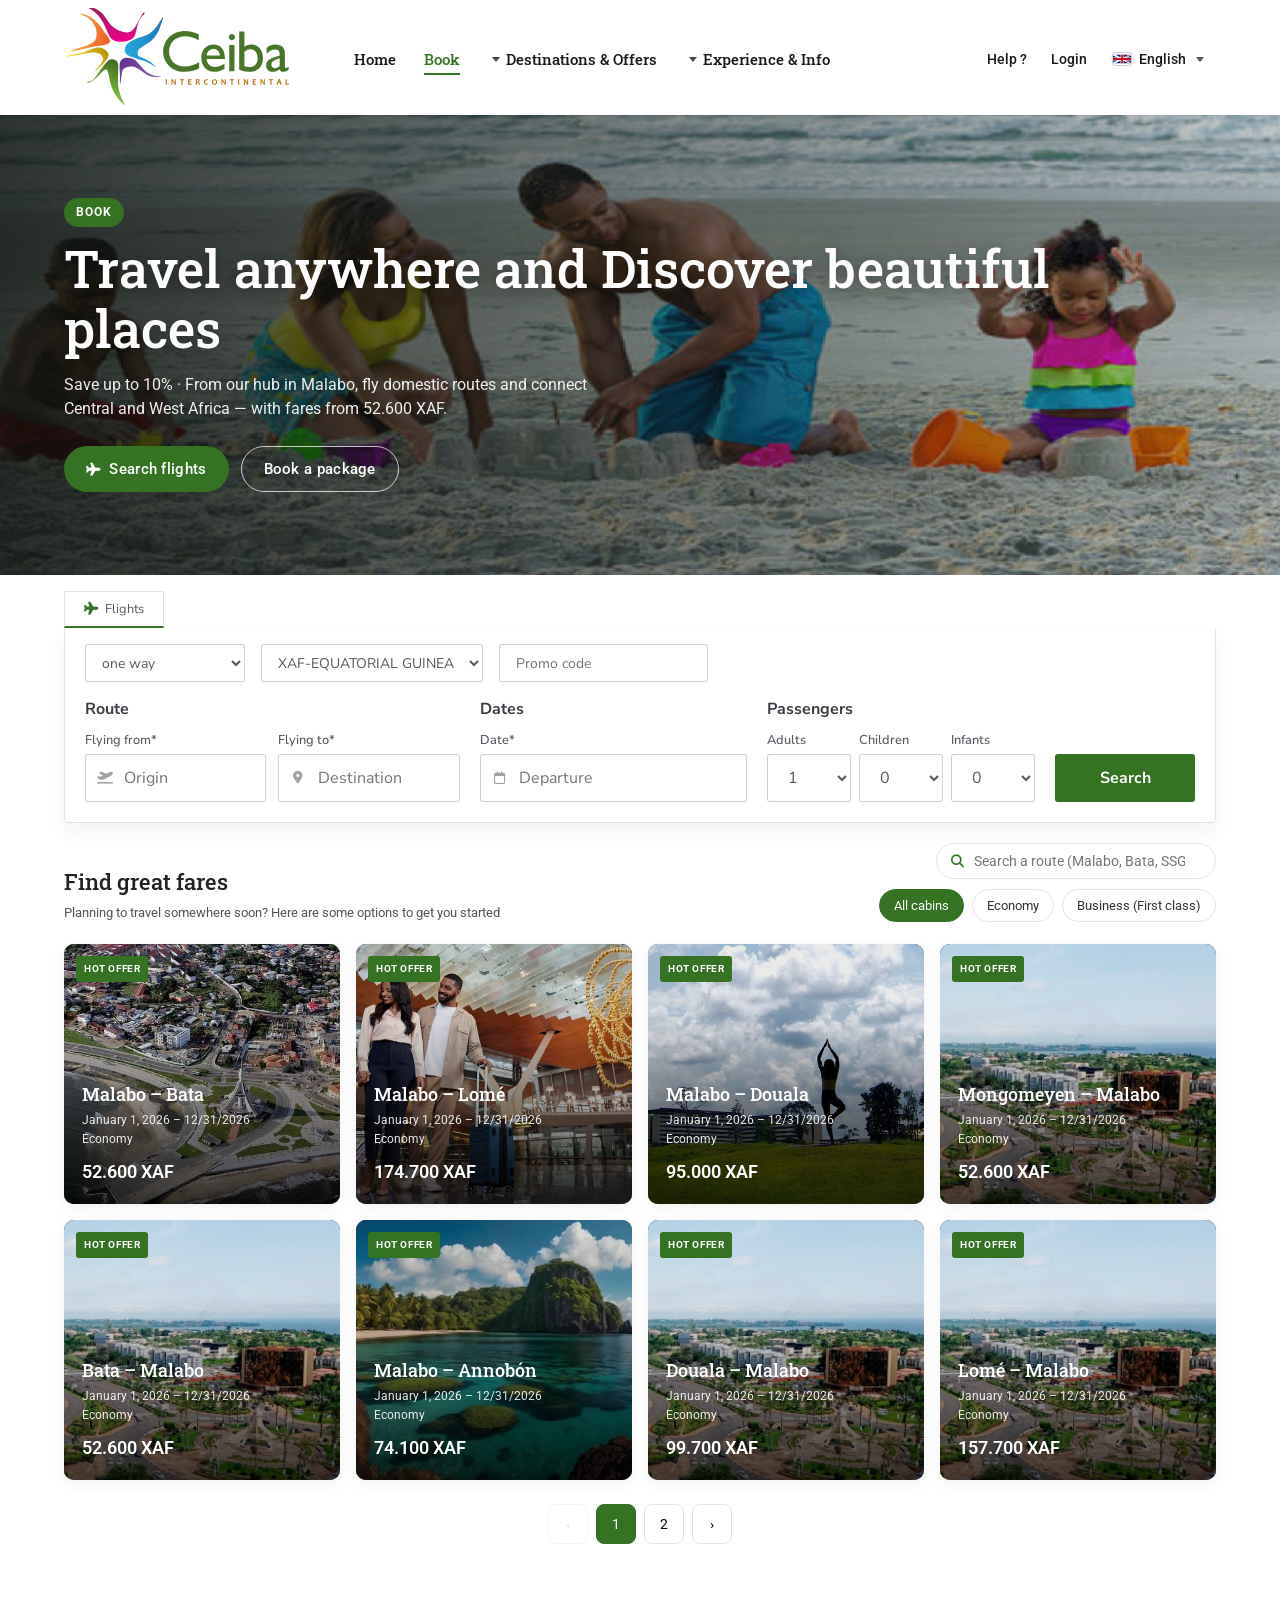
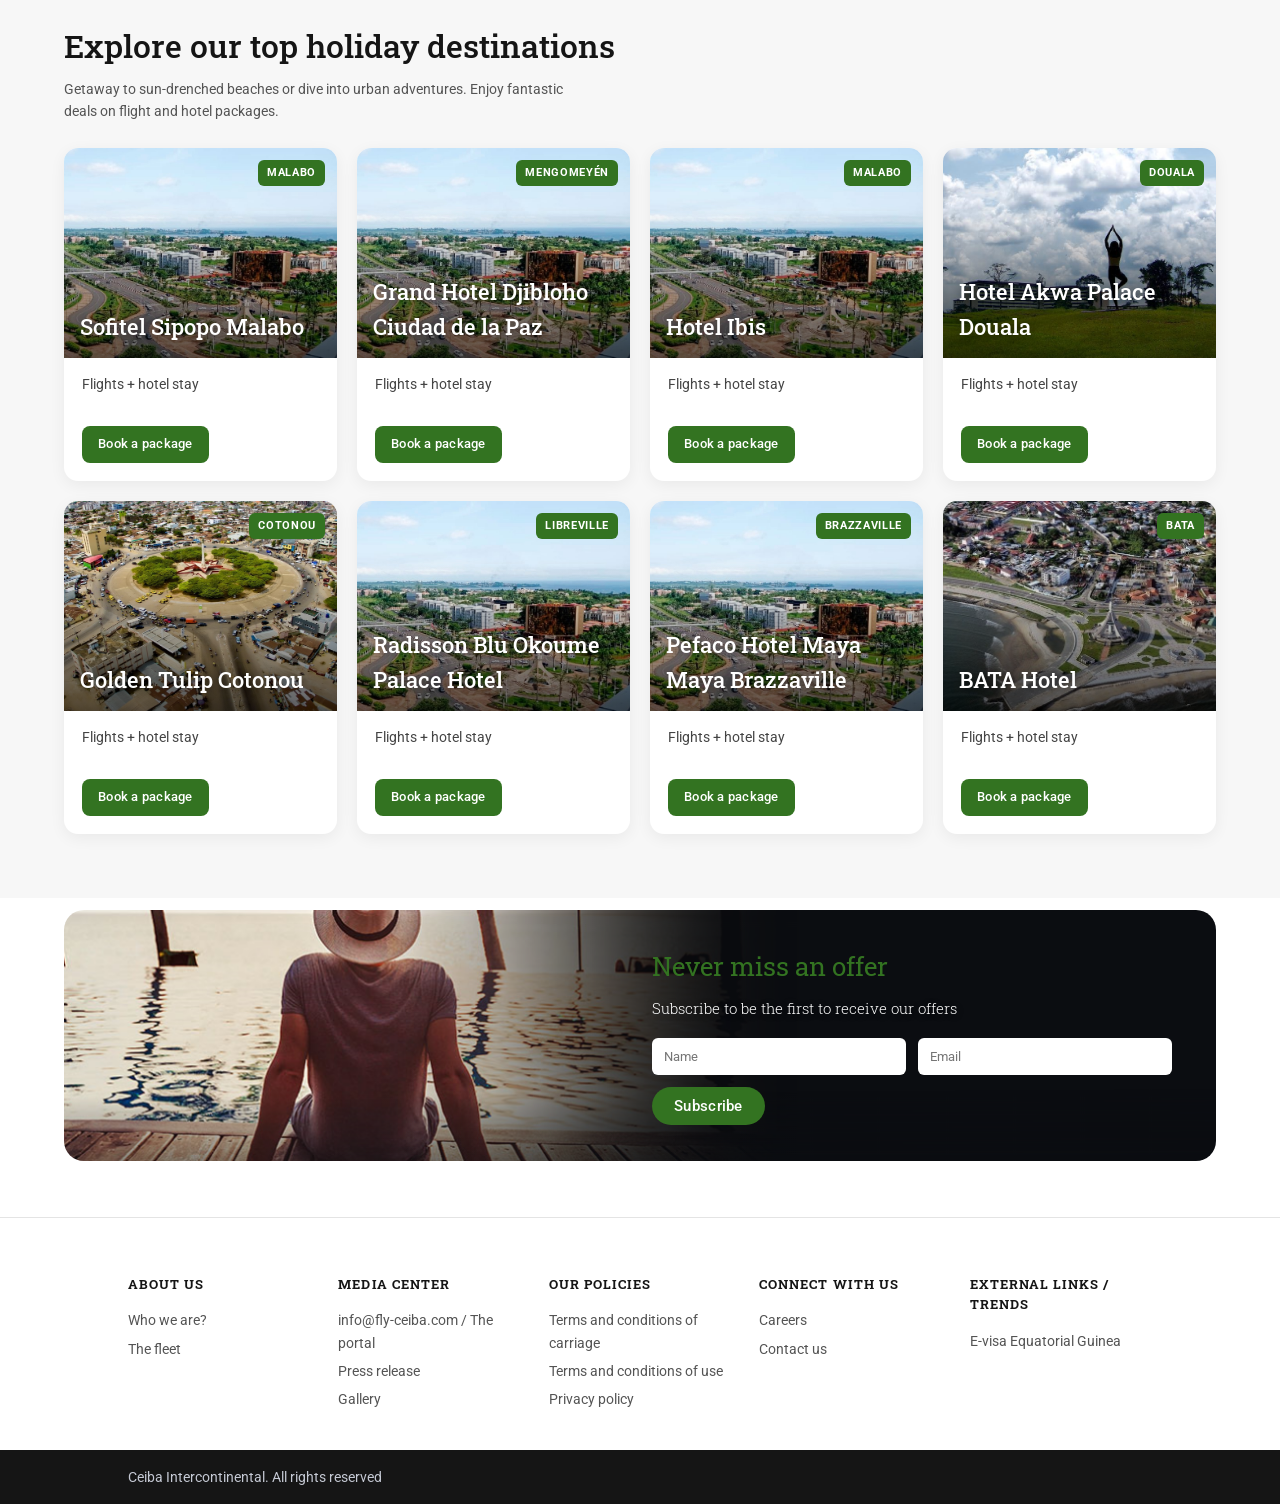
==== web/index.html @ 88f86e6a "Add Ceiba Book page design replica Static recreation of the Ceiba Intercontinental /book marketing p" ====
<!DOCTYPE html>
<html lang="en">
<head>
    <meta charset="utf-8">
    <meta name="viewport" content="width=device-width, initial-scale=1">
    <title>Book - Ceiba Intercontinental</title>
    <meta name="description" content="Design replica of the Ceiba Intercontinental booking page (demo).">
    <meta name="robots" content="noindex, nofollow">
    <link rel="icon" href="assets/ceiba-logo.svg">
    <link rel="preconnect" href="https://fonts.googleapis.com">
    <link rel="preconnect" href="https://fonts.gstatic.com" crossorigin>
    <link href="https://fonts.googleapis.com/css2?family=Montserrat:wght@700&family=Nunito+Sans:wght@400;600;700&family=Roboto+Slab:wght@300;400;500;600;700&family=Roboto:wght@400;500;700&display=swap" rel="stylesheet">
    <link rel="stylesheet" href="https://cdnjs.cloudflare.com/ajax/libs/font-awesome/6.5.2/css/all.min.css">
    <link rel="stylesheet" href="css/ceiba.css">
    <link rel="stylesheet" href="css/widget.css">
    <link rel="stylesheet" href="css/loader.css">
</head>
<body class="ceiba-body is-inner">

<div class="loadingHolder" id="initial-spinner" aria-busy="true" aria-live="polite">
  <div class="loadingHolder__wrapper">
    <svg class="loadingHolder__plane" xmlns="http://www.w3.org/2000/svg" viewBox="0 0 28.14 25.17" aria-hidden="true">
      <path fill="var(--color-primary)" d="M14.07,24.23l5.36-9.9,3.82.1c2.78,0,4.11-.83,4.69-1.38a.65.65,0,0,0,0-.93c-.58-.55-1.91-1.38-4.69-1.38l-3.82.09L14.07.93A1.81,1.81,0,0,0,12.5,0a.26.26,0,0,0-.26.31L14.46,11,4.8,11.2,1.46,7.31a.83.83,0,0,0-1.29,1c.69.89,2,2.78,2,4.23s-1.32,3.35-2,4.24a.83.83,0,0,0,1.29,1L4.8,14l9.66.24L12.24,24.85a.27.27,0,0,0,.26.32A1.8,1.8,0,0,0,14.07,24.23Z"/>
    </svg>
    <svg class="loadingHolder__spinner" xmlns="http://www.w3.org/2000/svg" viewBox="0 0 16.03 16.04" aria-hidden="true">
      <defs>
        <linearGradient id="loadingHolder__spinnerBg" y1="8.02" x2="16.03" y2="8.02" gradientUnits="userSpaceOnUse">
          <stop offset="0" stop-color="rgba(0,0,0,0)"/>
          <stop offset=".25" stop-color="rgba(0,0,0,0)"/>
          <stop offset="1" stop-color="var(--color-primary)"/>
        </linearGradient>
      </defs>
      <path d="M15.37,8A7.36,7.36,0,1,0,8,15.37,7.35,7.35,0,0,0,15.37,8ZM8,0A8,8,0,1,1,0,8,8,8,0,0,1,8,0Z" fill="url(#loadingHolder__spinnerBg)"/>
    </svg>
  </div>
</div>

<header class="site-header">
        <div class="container header-inner">
            <a class="brand" href="#">
                <img src="assets/ceiba-logo.svg" alt="Ceiba Intercontinental">
            </a>

            <div class="header-lang">
                <div class="lang-switch">
    <button type="button" class="lang-current" data-lang-toggle aria-expanded="false" aria-haspopup="listbox" aria-label="Language">
        <svg class="lang-flag" viewBox="0 0 60 30" aria-hidden="true">
    <clipPath id="flag-en-6b0492bce8252s"><path d="M0 0h60v30H0z"/></clipPath>
    <clipPath id="flag-en-6b0492bce8252t"><path d="M30 15h30v15zv15H30zH0V15zV0h30z"/></clipPath>
    <g clip-path="url(#flag-en-6b0492bce8252s)">
        <path fill="#012169" d="M0 0h60v30H0z"/>
        <path d="m0 0 60 30M60 0 0 30" stroke="#fff" stroke-width="6"/>
        <path d="m0 0 60 30M60 0 0 30" clip-path="url(#flag-en-6b0492bce8252t)" stroke="#c8102e" stroke-width="4"/>
        <path d="M30 0v30M0 15h60" stroke="#fff" stroke-width="10"/>
        <path d="M30 0v30M0 15h60" stroke="#c8102e" stroke-width="6"/>
    </g>
</svg>
        <span>English</span>
    </button>
    <div class="sub-lang" role="listbox" aria-label="Language">
                    <a href="#" class="" role="option" aria-selected="false">
                <svg class="lang-flag" viewBox="0 0 3 2" aria-hidden="true"><rect width="1" height="2" fill="#002654"/><rect x="1" width="1" height="2" fill="#fff"/><rect x="2" width="1" height="2" fill="#ce1126"/></svg>
                <span>Français</span>
            </a>
                    <a href="#" class="" role="option" aria-selected="false">
                <svg class="lang-flag" viewBox="0 0 3 2" aria-hidden="true"><rect width="3" height="2" fill="#c60b1e"/><rect y=".5" width="3" height="1" fill="#ffc400"/></svg>
                <span>Español</span>
            </a>
                    <a href="#" class="is-active" role="option" aria-selected="true">
                <svg class="lang-flag" viewBox="0 0 60 30" aria-hidden="true">
    <clipPath id="flag-en-6b0492bce8358s"><path d="M0 0h60v30H0z"/></clipPath>
    <clipPath id="flag-en-6b0492bce8358t"><path d="M30 15h30v15zv15H30zH0V15zV0h30z"/></clipPath>
    <g clip-path="url(#flag-en-6b0492bce8358s)">
        <path fill="#012169" d="M0 0h60v30H0z"/>
        <path d="m0 0 60 30M60 0 0 30" stroke="#fff" stroke-width="6"/>
        <path d="m0 0 60 30M60 0 0 30" clip-path="url(#flag-en-6b0492bce8358t)" stroke="#c8102e" stroke-width="4"/>
        <path d="M30 0v30M0 15h60" stroke="#fff" stroke-width="10"/>
        <path d="M30 0v30M0 15h60" stroke="#c8102e" stroke-width="6"/>
    </g>
</svg>
                <span>English</span>
            </a>
            </div>
</div>
            </div>
            <button class="mobile-toggle" type="button" data-nav-toggle aria-expanded="false" aria-label="Open menu">
                <span></span><span></span><span></span>
            </button>

            <div class="nav-backdrop" data-nav-backdrop></div>
            <nav class="header-menus" data-nav id="site-nav">
            <div class="drawer-head">
                <img src="assets/ceiba-logo.svg" alt="Ceiba Intercontinental">
                <button class="drawer-close" type="button" data-nav-close aria-label="Close menu">×</button>
            </div>
            <ul class="nav">
                <li><a class="" href="#">Home</a></li>
                <li><a class="is-active" href="#">Book</a></li>
                <li class="has-mega">
                    <div class="drawer-row">
                        <a class="" href="#">Destinations &amp; Offers</a>
                        <button class="acc-toggle" type="button" data-acc-toggle aria-expanded="false" aria-label="Destinations &amp; Offers"></button>
                    </div>
                    <div class="mega mega-dest">
                        <div class="mega-col">
                            <h4>Current destinations</h4>
                                                            <a class="mega-link " href="#">Cotonou</a>
                                                            <a class="mega-link " href="#">Bata</a>
                                                            <a class="mega-link " href="#">Lomé</a>
                                                            <a class="mega-link " href="#">Malabo</a>
                                                            <a class="mega-link " href="#">Mengomeyén</a>
                                                            <a class="mega-link " href="#">Douala</a>
                                                    </div>
                        <div class="mega-col">
                            <h4>Domestic destinations</h4>
                                                            <a class="mega-link " href="#">Bata</a>
                                                            <a class="mega-link " href="#">Malabo</a>
                                                            <a class="mega-link " href="#">Mengomeyén</a>
                                                    </div>
                        <div class="mega-col">
                            <h4>Prospective destinations</h4>
                                                            <a class="mega-link " href="#">Abidjan</a>
                                                            <a class="mega-link " href="#">Brazzaville</a>
                                                            <a class="mega-link " href="#">Douala</a>
                                                            <a class="mega-link " href="#">Dakar</a>
                                                            <a class="mega-link " href="#">Libreville</a>
                                                            <a class="mega-link " href="#">Pointe Noire</a>
                                                            <a class="mega-link " href="#">Madrid</a>
                                                            <a class="mega-link " href="#">Kinshasa</a>
                                                    </div>
                        <div class="mega-col mega-col--feature">
                            <h4>Offers</h4>
                            <p>Compare fares and book your next flight in a few minutes.</p>
                            <a class="btn" href="#">Flight offers</a>
                            <a class="mega-link" href="#">Book now</a>
                        </div>
                    </div>
                </li>
                <li class="has-mega">
                    <div class="drawer-row">
                        <a href="#" class="">Experience &amp; Info</a>
                        <button class="acc-toggle" type="button" data-acc-toggle aria-expanded="false" aria-label="Experience &amp; Info"></button>
                    </div>
                    <div class="mega mega-info">
                        <div class="mega-col">
                            <h4>Before you fly</h4>
                            <a class="mega-link " href="#">Online services</a>
                            <a class="mega-link " href="#">Travel requirement</a>
                            <a class="mega-link " href="#">Baggage claims</a>
                            <a class="mega-link " href="#">Baggage</a>
                            <a class="mega-link " href="#">Restricted items</a>
                            <a class="mega-link " href="#">Special needs</a>
                        </div>
                        <div class="mega-col">
                            <h4>Information</h4>
                            <a class="mega-link " href="#">About us</a>
                            <a class="mega-link " href="#">Organization chart</a>
                            <a class="mega-link " href="#">News</a>
                            <a class="mega-link " href="#">Contact us</a>
                        </div>
                    </div>
                </li>
            </ul>

            <ul class="util-nav">
                <li><a class="" href="#">Help ?</a></li>
                <li><a class="" href="#">Login</a></li>
                <li class="lang-menu">
                    <div class="lang-switch">
    <button type="button" class="lang-current" data-lang-toggle aria-expanded="false" aria-haspopup="listbox" aria-label="Language">
        <svg class="lang-flag" viewBox="0 0 60 30" aria-hidden="true">
    <clipPath id="flag-en-6b0492bce88ecs"><path d="M0 0h60v30H0z"/></clipPath>
    <clipPath id="flag-en-6b0492bce88ect"><path d="M30 15h30v15zv15H30zH0V15zV0h30z"/></clipPath>
    <g clip-path="url(#flag-en-6b0492bce88ecs)">
        <path fill="#012169" d="M0 0h60v30H0z"/>
        <path d="m0 0 60 30M60 0 0 30" stroke="#fff" stroke-width="6"/>
        <path d="m0 0 60 30M60 0 0 30" clip-path="url(#flag-en-6b0492bce88ect)" stroke="#c8102e" stroke-width="4"/>
        <path d="M30 0v30M0 15h60" stroke="#fff" stroke-width="10"/>
        <path d="M30 0v30M0 15h60" stroke="#c8102e" stroke-width="6"/>
    </g>
</svg>
        <span>English</span>
    </button>
    <div class="sub-lang" role="listbox" aria-label="Language">
                    <a href="#" class="" role="option" aria-selected="false">
                <svg class="lang-flag" viewBox="0 0 3 2" aria-hidden="true"><rect width="1" height="2" fill="#002654"/><rect x="1" width="1" height="2" fill="#fff"/><rect x="2" width="1" height="2" fill="#ce1126"/></svg>
                <span>Français</span>
            </a>
                    <a href="#" class="" role="option" aria-selected="false">
                <svg class="lang-flag" viewBox="0 0 3 2" aria-hidden="true"><rect width="3" height="2" fill="#c60b1e"/><rect y=".5" width="3" height="1" fill="#ffc400"/></svg>
                <span>Español</span>
            </a>
                    <a href="#" class="is-active" role="option" aria-selected="true">
                <svg class="lang-flag" viewBox="0 0 60 30" aria-hidden="true">
    <clipPath id="flag-en-6b0492bce8986s"><path d="M0 0h60v30H0z"/></clipPath>
    <clipPath id="flag-en-6b0492bce8986t"><path d="M30 15h30v15zv15H30zH0V15zV0h30z"/></clipPath>
    <g clip-path="url(#flag-en-6b0492bce8986s)">
        <path fill="#012169" d="M0 0h60v30H0z"/>
        <path d="m0 0 60 30M60 0 0 30" stroke="#fff" stroke-width="6"/>
        <path d="m0 0 60 30M60 0 0 30" clip-path="url(#flag-en-6b0492bce8986t)" stroke="#c8102e" stroke-width="4"/>
        <path d="M30 0v30M0 15h60" stroke="#fff" stroke-width="10"/>
        <path d="M30 0v30M0 15h60" stroke="#c8102e" stroke-width="6"/>
    </g>
</svg>
                <span>English</span>
            </a>
            </div>
</div>
                </li>
            </ul>
            <div class="drawer-foot">
                <a class="btn" href="#">Book now</a>
            </div>
            </nav>
        </div>
    </header>

    <main>
        <section class="dest-hero" style="background-image:url('assets/MB-beach_family.png')">
    <div class="container dest-hero-inner">
        <span class="dest-kicker">Book</span>
        <h1>Travel anywhere and Discover beautiful places</h1>
        <p>Save up to 10% · From our hub in Malabo, fly domestic routes and connect Central and West Africa — with fares from 52.600 XAF.</p>
        <div class="dest-hero-actions">
            <a class="btn" href="#booking-search">
                <i class="fa-solid fa-plane" aria-hidden="true"></i>
                Search flights
            </a>
            <a class="btn btn-outline" href="#holiday-packages">Book a package</a>
        </div>
    </div>
</section>

<section class="booking-section" id="booking-search" data-booking-iframe>
    <div class="container">
        <div class="booking-frame">

            <div class="kiu-widget" id="kiu-widget" role="region" aria-label="Flight search">
                <ul class="kiu-tabs">
                    <li class="is-active"><button type="button" class="kiu-tab"><i class="fa-solid fa-plane"></i> Flights</button></li>
                </ul>
                <div class="kiu-panel">
                    <div class="kiu-toolbar">
                        <label class="kiu-select">
                            <select id="trip-type" aria-label="Trip type">
                                <option value="oneway" selected>one way</option>
                                <option value="round">round trip</option>
                            </select>
                        </label>
                        <label class="kiu-select">
                            <select id="currency" aria-label="Currency / market">
                                <option>XAF-EQUATORIAL GUINEA</option>
                                <option>XAF-CAMEROUN</option>
                                <option>XAF-CONGO BRAZAVILLE</option>
                                <option>XAF-GABON</option>
                                <option>XOF - TOGO</option>
                                <option>EUR-SPAIN</option>
                                <option>USD-UNITED STATES</option>
                            </select>
                        </label>
                        <label class="kiu-promo">
                            <input type="text" placeholder="Promo code" aria-label="Promo code">
                        </label>
                    </div>
                    <form class="kiu-form" id="search-form" action="#" method="get">
                        <div class="kiu-col kiu-route">
                            <h3>Route</h3>
                            <div class="kiu-route-fields">
                                <label class="kiu-field">
                                    <span>Flying from*</span>
                                    <span class="kiu-input">
                                        <i class="fa-solid fa-plane-departure"></i>
                                        <input type="text" name="from" placeholder="Origin" list="airports" required autocomplete="off">
                                    </span>
                                </label>
                                <label class="kiu-field">
                                    <span>Flying to*</span>
                                    <span class="kiu-input">
                                        <i class="fa-solid fa-location-dot"></i>
                                        <input type="text" name="to" placeholder="Destination" list="airports" required autocomplete="off">
                                    </span>
                                </label>
                            </div>
                        </div>
                        <div class="kiu-col kiu-dates">
                            <h3>Dates</h3>
                            <div class="kiu-date-fields">
                                <label class="kiu-field">
                                    <span>Date*</span>
                                    <span class="kiu-input">
                                        <i class="fa-regular fa-calendar"></i>
                                        <input type="text" name="depart" placeholder="Departure" required autocomplete="off">
                                    </span>
                                </label>
                                <label class="kiu-field kiu-return" hidden>
                                    <span>Return</span>
                                    <span class="kiu-input">
                                        <i class="fa-regular fa-calendar"></i>
                                        <input type="text" name="return" placeholder="Return" autocomplete="off">
                                    </span>
                                </label>
                            </div>
                        </div>
                        <div class="kiu-col kiu-pax">
                            <h3>Passengers</h3>
                            <div class="kiu-pax-fields">
                                <label class="kiu-field">
                                    <span>Adults</span>
                                    <select name="adults" aria-label="Adults">
                                        <option selected>1</option><option>2</option><option>3</option><option>4</option><option>5</option><option>6</option><option>7</option><option>8</option><option>9</option>
                                    </select>
                                </label>
                                <label class="kiu-field">
                                    <span>Children</span>
                                    <select name="children" aria-label="Children">
                                        <option selected>0</option><option>1</option><option>2</option><option>3</option><option>4</option><option>5</option><option>6</option><option>7</option><option>8</option>
                                    </select>
                                </label>
                                <label class="kiu-field">
                                    <span>Infants</span>
                                    <select name="infants" aria-label="Infants">
                                        <option selected>0</option><option>1</option>
                                    </select>
                                </label>
                            </div>
                        </div>
                        <div class="kiu-col kiu-submit">
                            <button class="kiu-search" type="submit">Search</button>
                        </div>
                    </form>
                    <datalist id="airports">
                        <option value="Malabo (SSG)"></option>
                        <option value="Bata (BSG)"></option>
                        <option value="Mengomeyén (GEM)"></option>
                        <option value="Annobón (NBN)"></option>
                        <option value="Douala (DLA)"></option>
                        <option value="Lomé (LFW)"></option>
                        <option value="Cotonou (COO)"></option>
                    </datalist>
                </div>
            </div>

                    </div>
    </div>
</section>

<section class="section fares-section">
    <div class="container">
        <div class="fares-top">
            <div class="fares-head">
                <h2>Find great fares</h2>
                <p>Planning to travel somewhere soon? Here are some options to get you started</p>
            </div>
                            <div class="fares-toolbar">
                    <label class="fares-search">
                        <i class="fa-solid fa-magnifying-glass" aria-hidden="true"></i>
                        <input type="search" data-fare-search placeholder="Search a route (Malabo, Bata, SSG…)" autocomplete="off">
                    </label>
                    <div class="fares-pills" role="tablist">
                        <button type="button" class="is-active" data-fare-cabin="all">All cabins</button>
                        <button type="button" data-fare-cabin="economy">Economy</button>
                        <button type="button" data-fare-cabin="business">Business (First class)</button>
                    </div>
                </div>
                    </div>

                    <div class="fares-row fares-catalog" data-fare-list>
                                    <article class="flight-card" data-fare data-cabin="economy" data-search="malabo – bata malabo bata economy ssg bsg">
    <div class="flight-media" data-flight-media style="background-image:url('assets/bata-guinea-ecuatorial.jpg')">
                    <span class="badge-hot">Hot Offer</span>
                <div class="flight-copy">
            <h3>Malabo – Bata</h3>
            <p class="meta">
                January 1, 2026
                                    – 12/31/2026
                            </p>
            <p class="cabin">Economy</p>
            <p class="price">52.600 XAF</p>
        </div>
        <div class="flight-hover">
            <div class="flight-hover-actions">
                <a class="btn" href="#">Book now</a>
                <a class="btn btn-light" href="#">Discover</a>
            </div>
        </div>
    </div>
</article>
                                    <article class="flight-card" data-fare data-cabin="economy" data-search="malabo – lomé malabo lomé economy ssg lfw">
    <div class="flight-media" data-flight-media style="background-image:url('assets/h2-africa-beach-mother-daughter.jpg')">
                    <span class="badge-hot">Hot Offer</span>
                <div class="flight-copy">
            <h3>Malabo – Lomé</h3>
            <p class="meta">
                January 1, 2026
                                    – 12/31/2026
                            </p>
            <p class="cabin">Economy</p>
            <p class="price">174.700 XAF</p>
        </div>
        <div class="flight-hover">
            <div class="flight-hover-actions">
                <a class="btn" href="#">Book now</a>
                <a class="btn btn-light" href="#">Discover</a>
            </div>
        </div>
    </div>
</article>
                                    <article class="flight-card" data-fare data-cabin="economy" data-search="malabo – douala malabo douala economy ssg dla">
    <div class="flight-media" data-flight-media style="background-image:url('assets/5-2.png')">
                    <span class="badge-hot">Hot Offer</span>
                <div class="flight-copy">
            <h3>Malabo – Douala</h3>
            <p class="meta">
                January 1, 2026
                                    – 12/31/2026
                            </p>
            <p class="cabin">Economy</p>
            <p class="price">95.000 XAF</p>
        </div>
        <div class="flight-hover">
            <div class="flight-hover-actions">
                <a class="btn" href="#">Book now</a>
                <a class="btn btn-light" href="#">Discover</a>
            </div>
        </div>
    </div>
</article>
                                    <article class="flight-card" data-fare data-cabin="economy" data-search="mongomeyen – malabo mongomeyen malabo economy gem ssg">
    <div class="flight-media" data-flight-media style="background-image:url('assets/Malabo.jpg')">
                    <span class="badge-hot">Hot Offer</span>
                <div class="flight-copy">
            <h3>Mongomeyen – Malabo</h3>
            <p class="meta">
                January 1, 2026
                                    – 12/31/2026
                            </p>
            <p class="cabin">Economy</p>
            <p class="price">52.600 XAF</p>
        </div>
        <div class="flight-hover">
            <div class="flight-hover-actions">
                <a class="btn" href="#">Book now</a>
                <a class="btn btn-light" href="#">Discover</a>
            </div>
        </div>
    </div>
</article>
                                    <article class="flight-card" data-fare data-cabin="economy" data-search="bata – malabo bata malabo economy bsg ssg">
    <div class="flight-media" data-flight-media style="background-image:url('assets/Malabo.jpg')">
                    <span class="badge-hot">Hot Offer</span>
                <div class="flight-copy">
            <h3>Bata – Malabo</h3>
            <p class="meta">
                January 1, 2026
                                    – 12/31/2026
                            </p>
            <p class="cabin">Economy</p>
            <p class="price">52.600 XAF</p>
        </div>
        <div class="flight-hover">
            <div class="flight-hover-actions">
                <a class="btn" href="#">Book now</a>
                <a class="btn btn-light" href="#">Discover</a>
            </div>
        </div>
    </div>
</article>
                                    <article class="flight-card" data-fare data-cabin="economy" data-search="malabo – annobón malabo annobón economy ssg nbn">
    <div class="flight-media" data-flight-media style="background-image:url('assets/anobon.jpg')">
                    <span class="badge-hot">Hot Offer</span>
                <div class="flight-copy">
            <h3>Malabo – Annobón</h3>
            <p class="meta">
                January 1, 2026
                                    – 12/31/2026
                            </p>
            <p class="cabin">Economy</p>
            <p class="price">74.100 XAF</p>
        </div>
        <div class="flight-hover">
            <div class="flight-hover-actions">
                <a class="btn" href="#">Book now</a>
                <a class="btn btn-light" href="#">Discover</a>
            </div>
        </div>
    </div>
</article>
                                    <article class="flight-card" data-fare data-cabin="economy" data-search="douala – malabo douala malabo economy dla ssg">
    <div class="flight-media" data-flight-media style="background-image:url('assets/Malabo.jpg')">
                    <span class="badge-hot">Hot Offer</span>
                <div class="flight-copy">
            <h3>Douala – Malabo</h3>
            <p class="meta">
                January 1, 2026
                                    – 12/31/2026
                            </p>
            <p class="cabin">Economy</p>
            <p class="price">99.700 XAF</p>
        </div>
        <div class="flight-hover">
            <div class="flight-hover-actions">
                <a class="btn" href="#">Book now</a>
                <a class="btn btn-light" href="#">Discover</a>
            </div>
        </div>
    </div>
</article>
                                    <article class="flight-card" data-fare data-cabin="economy" data-search="lomé – malabo lomé malabo economy lfw ssg">
    <div class="flight-media" data-flight-media style="background-image:url('assets/Malabo.jpg')">
                    <span class="badge-hot">Hot Offer</span>
                <div class="flight-copy">
            <h3>Lomé – Malabo</h3>
            <p class="meta">
                January 1, 2026
                                    – 12/31/2026
                            </p>
            <p class="cabin">Economy</p>
            <p class="price">157.700 XAF</p>
        </div>
        <div class="flight-hover">
            <div class="flight-hover-actions">
                <a class="btn" href="#">Book now</a>
                <a class="btn btn-light" href="#">Discover</a>
            </div>
        </div>
    </div>
</article>
                                    <article class="flight-card" data-fare data-cabin="economy" data-search="malabo – mongomeyen malabo mongomeyen economy ssg gem">
    <div class="flight-media" data-flight-media style="background-image:url('assets/Malabo.jpg')">
                    <span class="badge-hot">Hot Offer</span>
                <div class="flight-copy">
            <h3>Malabo – Mongomeyen</h3>
            <p class="meta">
                January 1, 2026
                                    – 12/31/2026
                            </p>
            <p class="cabin">Economy</p>
            <p class="price">65.000 XAF</p>
        </div>
        <div class="flight-hover">
            <div class="flight-hover-actions">
                <a class="btn" href="#">Book now</a>
                <a class="btn btn-light" href="#">Discover</a>
            </div>
        </div>
    </div>
</article>
                                    <article class="flight-card" data-fare data-cabin="economy" data-search="bata – douala bata douala economy bsg dla">
    <div class="flight-media" data-flight-media style="background-image:url('assets/5-2.png')">
                    <span class="badge-hot">Hot Offer</span>
                <div class="flight-copy">
            <h3>Bata – Douala</h3>
            <p class="meta">
                January 1, 2026
                                    – 12/31/2026
                            </p>
            <p class="cabin">Economy</p>
            <p class="price">123.500 XAF</p>
        </div>
        <div class="flight-hover">
            <div class="flight-hover-actions">
                <a class="btn" href="#">Book now</a>
                <a class="btn btn-light" href="#">Discover</a>
            </div>
        </div>
    </div>
</article>
                                    <article class="flight-card" data-fare data-cabin="economy" data-search="bata – lomé bata lomé economy bsg lfw">
    <div class="flight-media" data-flight-media style="background-image:url('assets/h2-africa-beach-mother-daughter.jpg')">
                    <span class="badge-hot">Hot Offer</span>
                <div class="flight-copy">
            <h3>Bata – Lomé</h3>
            <p class="meta">
                January 1, 2026
                                    – 12/31/2026
                            </p>
            <p class="cabin">Economy</p>
            <p class="price">187.700 XAF</p>
        </div>
        <div class="flight-hover">
            <div class="flight-hover-actions">
                <a class="btn" href="#">Book now</a>
                <a class="btn btn-light" href="#">Discover</a>
            </div>
        </div>
    </div>
</article>
                            </div>
            <p class="fares-empty" data-fare-empty hidden>No fares match your search.</p>
            <nav class="fares-pages" data-fare-pages aria-label="Find great fares"></nav>
            </div>
</section>

<section class="section dest-catalog" id="holiday-packages">
    <div class="container">
        <div class="dest-catalog-head">
            <div>
                <h2>Explore our top holiday destinations</h2>
                <p>Getaway to sun-drenched beaches or dive into urban adventures. Enjoy fantastic deals on flight and hotel packages.</p>
            </div>
        </div>
        <div class="dest-places holiday-places">
                            <article class="dest-place">
                    <a class="dest-place-media" href="#" style="background-image:url('assets/Malabo.jpg')">
                                                    <span class="dest-kind">Malabo</span>
                                                <h3>Sofitel Sipopo Malabo</h3>
                    </a>
                    <div class="dest-place-body">
                                                                            <p class="dest-tagline">Flights + hotel stay</p>
                                                                        <div class="dest-place-actions">
                            <a class="btn" href="#">Book a package</a>
                        </div>
                    </div>
                </article>
                            <article class="dest-place">
                    <a class="dest-place-media" href="#" style="background-image:url('assets/Malabo.jpg')">
                                                    <span class="dest-kind">Mengomeyén</span>
                                                <h3>Grand Hotel Djibloho Ciudad de la Paz</h3>
                    </a>
                    <div class="dest-place-body">
                                                                            <p class="dest-tagline">Flights + hotel stay</p>
                                                                        <div class="dest-place-actions">
                            <a class="btn" href="#">Book a package</a>
                        </div>
                    </div>
                </article>
                            <article class="dest-place">
                    <a class="dest-place-media" href="#" style="background-image:url('assets/Malabo.jpg')">
                                                    <span class="dest-kind">Malabo</span>
                                                <h3>Hotel Ibis</h3>
                    </a>
                    <div class="dest-place-body">
                                                                            <p class="dest-tagline">Flights + hotel stay</p>
                                                                        <div class="dest-place-actions">
                            <a class="btn" href="#">Book a package</a>
                        </div>
                    </div>
                </article>
                            <article class="dest-place">
                    <a class="dest-place-media" href="#" style="background-image:url('assets/5-2.png')">
                                                    <span class="dest-kind">Douala</span>
                                                <h3>Hotel Akwa Palace Douala</h3>
                    </a>
                    <div class="dest-place-body">
                                                                            <p class="dest-tagline">Flights + hotel stay</p>
                                                                        <div class="dest-place-actions">
                            <a class="btn" href="#">Book a package</a>
                        </div>
                    </div>
                </article>
                            <article class="dest-place">
                    <a class="dest-place-media" href="#" style="background-image:url('assets/COTONOU-2.png')">
                                                    <span class="dest-kind">Cotonou</span>
                                                <h3>Golden Tulip Cotonou</h3>
                    </a>
                    <div class="dest-place-body">
                                                                            <p class="dest-tagline">Flights + hotel stay</p>
                                                                        <div class="dest-place-actions">
                            <a class="btn" href="#">Book a package</a>
                        </div>
                    </div>
                </article>
                            <article class="dest-place">
                    <a class="dest-place-media" href="#" style="background-image:url('assets/Malabo.jpg')">
                                                    <span class="dest-kind">Libreville</span>
                                                <h3>Radisson Blu Okoume Palace Hotel</h3>
                    </a>
                    <div class="dest-place-body">
                                                                            <p class="dest-tagline">Flights + hotel stay</p>
                                                                        <div class="dest-place-actions">
                            <a class="btn" href="#">Book a package</a>
                        </div>
                    </div>
                </article>
                            <article class="dest-place">
                    <a class="dest-place-media" href="#" style="background-image:url('assets/Malabo.jpg')">
                                                    <span class="dest-kind">Brazzaville</span>
                                                <h3>Pefaco Hotel Maya Maya Brazzaville</h3>
                    </a>
                    <div class="dest-place-body">
                                                                            <p class="dest-tagline">Flights + hotel stay</p>
                                                                        <div class="dest-place-actions">
                            <a class="btn" href="#">Book a package</a>
                        </div>
                    </div>
                </article>
                            <article class="dest-place">
                    <a class="dest-place-media" href="#" style="background-image:url('assets/bata-guinea-ecuatorial.jpg')">
                                                    <span class="dest-kind">Bata</span>
                                                <h3>BATA Hotel</h3>
                    </a>
                    <div class="dest-place-body">
                                                                            <p class="dest-tagline">Flights + hotel stay</p>
                                                                        <div class="dest-place-actions">
                            <a class="btn" href="#">Book a package</a>
                        </div>
                    </div>
                </article>
                    </div>
    </div>
</section>

<section class="newsletter-wrap" id="newsletter">
    <div class="container newsletter" style="background-image:url('assets/NL_BG_Desktop2.png')">
        <div class="newsletter-copy">
            <h2>Never miss an offer</h2>
            <p>Subscribe to be the first to receive our offers</p>
                            <form id="newsletter-form" action="#" method="get">
                    <div class="hp-field" aria-hidden="true">
                        <label for="sub-website">Website</label>
                        <input id="sub-website" name="website" type="text" tabindex="-1" autocomplete="off">
                    </div>
                    <div class="form-row">
                        <div class="form-field">
                            <label for="sub-name">Name</label>
                            <input id="sub-name" name="name" type="text" placeholder="Name">
                        </div>
                        <div class="form-field">
                            <label for="sub-email">Email</label>
                            <input id="sub-email" name="email" type="email" required placeholder="Email">
                        </div>
                        <button class="btn" type="submit">Subscribe</button>
                    </div>
                    <p class="newsletter-result" id="newsletter-result" hidden>Thanks — this is a design demo only.</p>
                </form>
                    </div>
    </div>
</section>
    </main>

    <footer class="site-footer">
        <div class="container footer-grid">
            <div>
                <h4>About us</h4>
                <a class="" href="#">Who we are?</a>
                <a class="" href="#">The fleet</a>
            </div>
            <div>
                <h4>Media center</h4>
                <a href="mailto:info@fly-ceiba.com">info@fly-ceiba.com / The portal</a>
                <a class="" href="#">Press release</a>
                <a class="" href="#">Gallery</a>
            </div>
            <div>
                <h4>Our policies</h4>
                <a class="" href="#">Terms and conditions of carriage</a>
                <a class="" href="#">Terms and conditions of use</a>
                <a class="" href="#">Privacy policy</a>
            </div>
            <div>
                <h4>Connect with us</h4>
                <a class="" href="#">Careers</a>
                <a href="#">Contact us</a>
            </div>
            <div>
                <h4>External links / Trends</h4>
                <a href="https://equatorialguinea-evisa.com/information" target="_blank" rel="noreferrer">E-visa Equatorial Guinea</a>
            </div>
        </div>
        <div class="footer-copy">
            <div class="container">Ceiba Intercontinental. All rights reserved</div>
        </div>
    </footer>
<script src="js/app.js" defer></script>
<script src="js/widget.js" defer></script>
</body>
</html>
---- web/css/ceiba.css ----
:root {
    --ceiba-green: #337321;
    --ceiba-green-dark: #27571a;
    --ceiba-gold: #d4a017;
    --ceiba-blue: #337321;
    --ceiba-blue-dark: #27571a;
    --ceiba-ink: #151515;
    --ceiba-muted: #545454;
    --ceiba-line: #e4e4e4;
    --ceiba-bg: #f7f7f7;
    --ceiba-white: #ffffff;
    --header-h: 92px;
}

* { box-sizing: border-box; }
html {
    scroll-behavior: smooth;
    overflow-x: clip;
}

body.ceiba-body {
    margin: 0;
    font-family: "Roboto", "Noto Sans", "Open Sans", Arial, sans-serif;
    color: var(--ceiba-ink);
    background: var(--ceiba-white);
    line-height: 1.6;
    overflow-x: clip;
    max-width: 100%;
}

a { color: inherit; text-decoration: none; }
img { max-width: 100%; display: block; }
button, input, textarea, select { font-family: inherit; }

.container {
    width: 80%;
    max-width: none;
    margin: 0 auto;
}

/* Header — transparent on the slider, solid on inner pages */
.site-header {
    position: absolute;
    top: 0;
    left: 0;
    right: 0;
    z-index: 50;
    background: transparent;
    box-shadow: none;
}
.is-inner .site-header {
    position: sticky;
    background: #fff;
    box-shadow: 0 1px 0 rgba(0,0,0,.08);
}
.header-inner {
    width: 90%;
    display: grid;
    grid-template-columns: 250px 1fr auto;
    align-items: center;
    min-height: var(--header-h);
    gap: 12px 28px;
    padding: 8px 0 4px;
}
.header-menus { display: contents; }
.brand {
    display: block;
    width: 230px;
    position: relative;
    z-index: 2;
}
.brand img {
    display: block;
    width: 100%;
    height: auto;
    filter: drop-shadow(0 2px 10px rgba(0,0,0,.35));
}
.is-inner .brand img { filter: none; }

.nav, .util-nav {
    display: flex;
    align-items: center;
    gap: 4px;
    margin: 0;
    padding: 0;
    list-style: none;
}
.nav > li, .util-nav > li { position: relative; list-style: none; }
.nav > li > a,
.nav .drawer-row > a,
.util-nav > li > a,
.util-nav .drawer-row > a {
    position: relative;
    display: inline-flex;
    align-items: center;
    gap: 6px;
    padding: 18px 12px;
    font-size: 15px;
    font-weight: 500;
    line-height: 1;
    color: #fff;
    text-shadow: 0 1px 6px rgba(0,0,0,.45);
    white-space: nowrap;
}
.nav > li > a,
.nav .drawer-row > a {
    font-family: "Roboto Slab", Georgia, serif;
}
.util-nav > li > a,
.util-nav .drawer-row > a {
    font-family: Roboto, sans-serif;
    font-size: 14px;
    padding-left: 10px;
    padding-right: 10px;
}
.nav > li > a:hover,
.nav > li > a.is-active,
.nav .drawer-row > a:hover,
.nav .drawer-row > a.is-active,
.util-nav > li > a:hover,
.util-nav > li > a.is-active,
.util-nav .drawer-row > a:hover { color: #fff; }
.nav > li > a::after,
.nav .drawer-row > a::after,
.util-nav > li > a::after,
.util-nav .drawer-row > a::after {
    content: "";
    position: absolute;
    left: 12px;
    right: 12px;
    bottom: 10px;
    height: 2px;
    background: var(--ceiba-green);
    transform: scaleX(0);
    transform-origin: left;
    transition: transform .2s ease;
}
.nav > li > a:hover::after,
.nav > li > a.is-active::after,
.nav .drawer-row > a:hover::after,
.nav .drawer-row > a.is-active::after,
.util-nav > li > a:hover::after,
.util-nav > li > a.is-active::after,
.util-nav .drawer-row > a:hover::after { transform: scaleX(1); }
.has-mega > a::before,
.has-mega .drawer-row > a::before {
    content: "";
    width: 0;
    height: 0;
    border-left: 4px solid transparent;
    border-right: 4px solid transparent;
    border-top: 5px solid currentColor;
    margin-left: 4px;
    opacity: .8;
}

.is-inner .nav > li > a,
.is-inner .nav .drawer-row > a,
.is-inner .util-nav > li > a,
.is-inner .util-nav .drawer-row > a {
    color: #1a1a1a;
    text-shadow: none;
}
.is-inner .nav > li > a:hover,
.is-inner .nav > li > a.is-active,
.is-inner .nav .drawer-row > a:hover,
.is-inner .nav .drawer-row > a.is-active,
.is-inner .util-nav > li > a:hover,
.is-inner .util-nav > li > a.is-active,
.is-inner .util-nav .drawer-row > a:hover { color: var(--ceiba-blue); }

.header-lang { display: none; }
.lang-switch { position: relative; }
.lang-current {
    position: relative;
    display: inline-flex;
    align-items: center;
    gap: 8px;
    padding: 10px 12px;
    font-family: Roboto, sans-serif;
    font-size: 14px;
    font-weight: 500;
    line-height: 1;
    color: #fff;
    text-shadow: 0 1px 6px rgba(0,0,0,.45);
    white-space: nowrap;
    background: none;
    border: 0;
    cursor: pointer;
    border-radius: 8px;
}
.lang-current::after {
    content: "";
    width: 0;
    height: 0;
    border-left: 4px solid transparent;
    border-right: 4px solid transparent;
    border-top: 5px solid currentColor;
    opacity: .75;
    margin-left: 2px;
}
.lang-flag {
    width: 18px;
    height: 12px;
    display: block;
    flex-shrink: 0;
    border-radius: 2px;
    box-shadow: 0 0 0 1px rgba(0,0,0,.18);
    object-fit: cover;
}
.is-inner .lang-current {
    color: #1a1a1a;
    text-shadow: none;
}
.is-inner .lang-current:hover { background: #f4f6f0; }
.is-home .lang-menu .lang-current:hover { background: rgba(255,255,255,.14); }
.lang-switch .sub-lang {
    position: absolute;
    right: 0;
    top: calc(100% - 2px);
    background: #fff;
    min-width: 176px;
    box-shadow: 0 18px 40px rgba(15, 23, 15, .14);
    padding: 8px;
    z-index: 90;
    border-radius: 10px;
    opacity: 0;
    visibility: hidden;
    transform: translateY(8px);
    transition: opacity .18s ease, transform .18s ease, visibility .18s ease;
}
.lang-switch:hover .sub-lang,
.lang-switch:focus-within .sub-lang,
.lang-switch.is-open .sub-lang {
    opacity: 1;
    visibility: visible;
    transform: translateY(0);
}
.lang-switch .sub-lang a {
    display: flex;
    align-items: center;
    gap: 10px;
    padding: 10px 12px;
    white-space: nowrap;
    color: #222;
    text-shadow: none;
    border-radius: 7px;
    font-size: 14px;
    font-weight: 500;
}
.lang-switch .sub-lang a::after { display: none; }
.lang-switch .sub-lang a.is-active,
.lang-switch .sub-lang a:hover { color: #143006; background: #f3f8ea; }
.mega-link.is-active {
    background: #f4f8ec;
    color: #143006;
    font-weight: 600;
}

.has-mega::after {
    content: "";
    position: absolute;
    left: 0;
    right: 0;
    top: 100%;
    height: 14px;
}
.mega {
    display: grid;
    position: absolute;
    top: calc(100% - 2px);
    left: 0;
    background: #fff;
    padding: 0;
    box-shadow: 0 22px 50px rgba(16, 24, 16, .16);
    border-radius: 14px;
    overflow: hidden;
    z-index: 40;
    opacity: 0;
    visibility: hidden;
    pointer-events: none;
    transform: translateY(10px);
    transition: opacity .2s ease, transform .2s ease, visibility .2s ease;
}
.has-mega:hover .mega {
    opacity: 1;
    visibility: visible;
    pointer-events: auto;
    transform: translateY(0);
}
.mega-dest {
    min-width: min(920px, 86vw);
    left: 50%;
    grid-template-columns: 1fr 1fr 1fr 220px;
    transform: translate(-42%, 10px);
}
.has-mega:hover .mega-dest { transform: translate(-42%, 0); }
.mega-info {
    min-width: 560px;
    grid-template-columns: 1fr 1fr;
}
.mega-col {
    padding: 22px 20px 20px;
    min-width: 0;
}
.mega-col + .mega-col { border-left: 1px solid #eef1ea; }
.mega-col h4 {
    margin: 0 0 12px;
    padding: 0 10px 10px;
    color: #3d6b14;
    font-size: 11px;
    font-weight: 700;
    text-transform: uppercase;
    letter-spacing: .1em;
    font-family: "Roboto Slab", Georgia, serif;
    border-bottom: 1px solid #e8eedc;
}
.mega-link {
    display: flex;
    align-items: center;
    justify-content: space-between;
    gap: 12px;
    padding: 9px 10px;
    color: #2c3228;
    font-size: 14px;
    line-height: 1.35;
    border-radius: 8px;
    text-shadow: none;
}
.mega-link::after {
    content: "→";
    color: var(--ceiba-green-dark);
    font-size: 13px;
    opacity: 0;
    transform: translateX(-4px);
    transition: opacity .15s ease, transform .15s ease;
}
.mega-link:hover {
    background: #f4f8ec;
    color: #143006;
}
.mega-link:hover::after {
    opacity: 1;
    transform: translateX(0);
}
.mega-col--feature {
    background: linear-gradient(180deg, #f4fbe8 0%, #eaf6d6 100%);
    display: flex;
    flex-direction: column;
}
.mega-col--feature h4 { border-bottom-color: #d7e8b8; }
.mega-col--feature p {
    margin: 0 10px 16px;
    color: #3d4a32;
    font-size: 13px;
    line-height: 1.5;
}
.mega-col--feature .btn {
    margin: 0 10px 10px;
    width: calc(100% - 20px);
}

.mobile-toggle {
    display: none;
    width: 44px;
    height: 44px;
    padding: 10px 8px;
    background: none;
    border: 0;
    cursor: pointer;
    justify-self: end;
    position: relative;
    z-index: 3;
}
.mobile-toggle span {
    display: block;
    height: 2px;
    margin: 6px 0;
    background: #fff;
    border-radius: 2px;
    box-shadow: 0 1px 4px rgba(0,0,0,.35);
    transition: transform .2s ease, opacity .2s ease;
}
.is-inner .mobile-toggle span { background: #151515; box-shadow: none; }
.mobile-toggle.is-active span:nth-child(1) { transform: translateY(8px) rotate(45deg); }
.mobile-toggle.is-active span:nth-child(2) { opacity: 0; }
.mobile-toggle.is-active span:nth-child(3) { transform: translateY(-8px) rotate(-45deg); }
.nav-backdrop,
.drawer-head,
.drawer-foot,
.acc-toggle { display: none; }
.drawer-row { display: contents; }

/* Buttons */
.btn {
    display: inline-flex;
    align-items: center;
    justify-content: center;
    border: 0;
    cursor: pointer;
    background: var(--ceiba-blue);
    color: #fff;
    font-weight: 500;
    padding: 10px 22px;
    border-radius: 25px;
    letter-spacing: .02em;
    font-size: 15px;
}
.btn:hover { background: var(--ceiba-green-dark); filter: none; }
.btn-dark { background: #151515; }
.btn-dark:hover { background: #000; }
.btn-light { background: #fff; color: #151515; }
.btn-light:hover { background: #f3f3f3; color: #151515; filter: none; }
.btn-outline {
    background: transparent;
    color: #fff;
    border: 1px solid rgba(255,255,255,.75);
}
.btn-outline:hover { background: #fff; color: #151515; filter: none; }
.btn-ghost {
    background: #fff;
    color: var(--ceiba-green);
    border: 1px solid #d7ead9;
}
.btn-ghost:hover { background: var(--ceiba-green); color: #fff; filter: none; }
.btn i { margin-right: 8px; font-size: 13px; }

/* Hero slider */
.hero-slider {
    position: relative;
    min-height: 560px;
    overflow: hidden;
    background: #1a1a1a;
}
.slide {
    position: absolute;
    inset: 0;
    opacity: 0;
    transition: opacity 1s ease;
    background-size: cover;
    background-position: center;
}
.slide.is-active { opacity: 1; z-index: 1; }
.slide.is-leaving { opacity: 1; z-index: 2; }
.slide::after {
    content: "";
    position: absolute;
    inset: 0;
    background: rgba(20,20,20,.3);
}
.slide-copy {
    position: relative;
    z-index: 2;
    width: 90%;
    max-width: none;
    height: 100%;
    min-height: 560px;
    display: flex;
    flex-direction: column;
    justify-content: center;
    align-items: flex-start;
    padding: 128px 0 72px;
    color: #fff;
}
.slide-copy .btn {
    width: auto;
    align-self: flex-start;
}
.hero {
    position: relative;
    min-height: 420px;
    background-size: cover;
    background-position: center;
    color: #fff;
    display: flex;
    align-items: center;
}
.hero-copy { max-width: 640px; padding: 90px 0 50px; }
.hero h1 {
    font-family: "Roboto Slab", Georgia, serif;
    font-size: clamp(32px, 5vw, 52px);
    line-height: 1.15;
    margin: 0 0 12px;
}
.kicker, .slide-kicker {
    display: inline-block;
    background: rgba(0,0,0,.5);
    padding: 10px 16px;
    border-radius: 8px;
    font-family: Montserrat, sans-serif;
    font-size: 13px;
    font-weight: 700;
    letter-spacing: .06em;
    text-transform: uppercase;
    margin-bottom: 16px;
    width: fit-content;
}
.slide-copy h1 {
    margin: 0 0 16px;
    font-family: Roboto, sans-serif;
    font-size: clamp(32px, 5vw, 56px);
    font-weight: 700;
    line-height: 1.15;
}
.slide-copy h1 span {
    display: inline-block;
    background: rgba(0,0,0,.5);
    padding: 12px 18px;
    border-radius: 8px;
}
.slide-copy p {
    margin: 0 0 22px;
    font-size: 18px;
}
.slide-copy p span {
    display: inline-block;
    background: rgba(0,0,0,.5);
    padding: 12px 18px;
    border-radius: 8px;
}
.slide-kicker,
.slide-copy h1,
.slide-copy p,
.slide-copy .btn,
.special-badge {
    opacity: 0;
    transform: translateX(-56px);
}
.slide.is-active .slide-kicker { animation: sliderIn .7s ease forwards; }
.slide.is-active .slide-copy h1 { animation: sliderIn .7s .12s ease forwards; }
.slide.is-active .slide-copy p { animation: sliderIn .7s .24s ease forwards; }
.slide.is-active .slide-copy .btn { animation: sliderIn .7s .36s ease forwards; }
.slide.is-active .special-badge { animation: sliderBadgeIn .7s .4s ease forwards; }
.slide.is-leaving .slide-kicker { animation: sliderOut .4s ease forwards; }
.slide.is-leaving .slide-copy h1 { animation: sliderOut .4s .05s ease forwards; }
.slide.is-leaving .slide-copy p { animation: sliderOut .4s .1s ease forwards; }
.slide.is-leaving .slide-copy .btn { animation: sliderOut .4s .14s ease forwards; }
.slide.is-leaving .special-badge { animation: sliderBadgeOut .35s ease forwards; }
@keyframes sliderIn {
    from { opacity: 0; transform: translateX(-56px); }
    to { opacity: 1; transform: translateX(0); }
}
@keyframes sliderOut {
    from { opacity: 1; transform: translateX(0); }
    to { opacity: 0; transform: translateX(-56px); }
}
@keyframes sliderBadgeIn {
    from { opacity: 0; transform: scale(.72) translateY(-18px); }
    to { opacity: 1; transform: scale(1) translateY(0); }
}
@keyframes sliderBadgeOut {
    from { opacity: 1; transform: scale(1); }
    to { opacity: 0; transform: scale(.8) translateY(-12px); }
}
@media (prefers-reduced-motion: reduce) {
    .slide-kicker,
    .slide-copy h1,
    .slide-copy p,
    .slide-copy .btn,
    .special-badge {
        opacity: 1;
        transform: none;
        animation: none !important;
    }
}
.special-badge {
    position: absolute;
    right: 8%;
    top: 28%;
    z-index: 3;
    width: 150px;
    height: 150px;
    background: #151515;
    color: #e4e4e4;
    border-radius: 100px 100px 100px 10px;
    display: grid;
    place-items: center;
    text-align: center;
    font-family: Montserrat, sans-serif;
    font-weight: 700;
    line-height: 1.25;
}
.slider-dots {
    position: absolute;
    left: 50%;
    bottom: 68px;
    transform: translateX(-50%);
    z-index: 6;
    display: flex;
    gap: 8px;
}
.slider-dots button {
    width: 10px;
    height: 10px;
    border-radius: 50%;
    border: 0;
    background: rgba(255,255,255,.45);
    cursor: pointer;
}
.slider-dots button.is-active { background: #fff; }

/* Booking — iframe extends below the slot for widget dropdowns.
   Stack ABOVE .promo-strip (5) and .packages-cta (8) so calendars/lists stay usable.
   pointer-events:none when idle so the CTA under the overflow remains clickable. */
.booking-section {
    position: relative;
    z-index: 15;
    background: #fff;
    padding: 16px 0 0;
    overflow: visible;
}
.booking-section:hover,
.booking-section:focus-within,
.booking-section.is-using {
    z-index: 35;
}
.booking-section .container {
    width: 90%;
    overflow: visible;
    position: relative;
    z-index: 15;
}
.booking-frame {
    position: relative;
    z-index: 15;
    height: 320px;
    background: transparent;
    color: var(--ceiba-ink);
    line-height: 0;
    overflow: visible;
}
.booking-frame iframe {
    position: absolute;
    top: 0;
    left: 0;
    display: block;
    width: 100%;
    max-width: 100%;
    height: 620px;
    border: 0;
    z-index: 15;
    background: transparent;
    pointer-events: none;
}
.booking-frame:hover iframe,
.booking-frame:focus-within iframe,
.booking-section.is-using .booking-frame iframe {
    pointer-events: auto;
}
@media (max-width: 980px) {
    html,
    body.ceiba-body {
        overflow-x: clip;
        max-width: 100%;
    }
    .booking-section {
        z-index: 15;
        padding: 8px 0 20px;
        overflow: visible;
        max-width: 100%;
    }
    .booking-section.is-using,
    .booking-section:hover,
    .booking-section:focus-within {
        z-index: 35;
    }
    .booking-section .container {
        width: calc(100% - 16px);
        max-width: 100%;
        overflow: visible;
    }
    .booking-frame {
        height: auto;
        width: 100%;
        max-width: 100%;
        min-width: 0;
        overflow: visible;
        z-index: 15;
    }
    .booking-frame iframe {
        position: relative;
        top: auto;
        left: auto;
        width: 100% !important;
        max-width: 100%;
        min-width: 0;
        height: 680px;
        z-index: 15;
    }
}
@media (max-width: 480px) {
    .booking-frame { height: auto; }
    .booking-frame iframe { height: 740px; }
    .header-lang .lang-current > span { display: none; }
}
.packages-cta {
    position: relative;
    z-index: 8;
    background: #fff;
    padding: 8px 0 48px;
    pointer-events: auto;
}
.packages-cta-inner {
    position: relative;
    z-index: 8;
    width: 90%;
    display: grid;
    grid-template-columns: 1fr 1fr 1fr;
    gap: 28px;
    align-items: start;
    min-height: 200px;
    padding: 36px 33px;
    border-radius: 15px;
    overflow: hidden;
    background: #1b3d14 center top / cover no-repeat;
    pointer-events: auto;
}
.packages-cta-copy p {
    margin: 0 0 16px;
    font-family: "Roboto Slab", Georgia, serif;
    font-weight: 300;
    font-size: 16px;
    line-height: 1.6;
    color: #fff;
    text-shadow: 0 1px 8px rgba(0,0,0,.45);
}
.packages-cta .btn {
    position: relative;
    z-index: 1;
    background: var(--ceiba-green);
    border-radius: 8px;
    font-family: "Roboto Slab", Georgia, serif;
    font-weight: 300;
    font-size: 18px;
    pointer-events: auto;
}
.booking-placeholder {
    min-height: 420px;
    display: grid;
    place-items: center;
    padding: 40px;
    text-align: center;
    background: repeating-linear-gradient(135deg, #fff, #fff 12px, #f3f1ee 12px, #f3f1ee 24px);
}
.booking-placeholder h3 { margin: 0 0 8px; font-size: 22px; }
.booking-placeholder p { color: var(--ceiba-muted); max-width: 520px; }

/* Sections */
.section { padding: 72px 0; }
.section-muted { background: var(--ceiba-bg); }
.section-dark { background: #151515; color: #fff; }
.section-head { margin-bottom: 28px; }
.section-head h2 {
    font-family: "Roboto Slab", Georgia, serif;
    font-size: clamp(26px, 4vw, 38px);
    margin: 0 0 8px;
    font-weight: 600;
}
.section-head p { margin: 0; color: var(--ceiba-muted); }

.grid-2 { display: grid; grid-template-columns: repeat(2, 1fr); gap: 22px; }
.grid-3 { display: grid; grid-template-columns: repeat(3, 1fr); gap: 22px; }
.grid-4 { display: grid; grid-template-columns: repeat(4, 1fr); gap: 18px; }
.split-2 { display: grid; grid-template-columns: 1fr 1fr; gap: 40px; }

.planning-section {
    position: relative;
    z-index: 1;
    padding: 12px 0 56px;
}
.planning-section .container { width: 90%; }
.planning-head { max-width: 46%; margin-bottom: 22px; }
.planning-head h2 {
    font-family: "Roboto Slab", Georgia, serif;
    font-size: 22px;
    font-weight: 500;
    line-height: 1.3;
    margin: 0 0 6px;
    color: #222;
}
.planning-head p {
    margin: 0;
    color: var(--ceiba-muted);
    font-size: 13px;
    line-height: 1.5;
}
.planning-grid {
    display: grid;
    grid-template-columns: repeat(4, 1fr);
    gap: 18px 16px;
}
.planning-cta,
.fares-more { text-align: center; margin: 32px 0 0; }
.planning-cta .btn,
.fares-more .btn {
    gap: 10px;
    font-size: 16px;
    font-weight: 600;
    padding: 13px 28px;
    box-shadow: none;
}
.planning-cta .btn i,
.fares-more .btn i { font-size: 15px; }
.planning-cta .btn:hover,
.fares-more .btn:hover { box-shadow: none; }
.planning-videos {
    display: grid;
    grid-template-columns: 1fr 1fr;
    gap: 18px;
    margin-top: 32px;
}
.planning-video {
    position: relative;
    aspect-ratio: 16 / 9;
    background: #111;
    overflow: hidden;
}
.planning-video iframe {
    position: absolute;
    inset: 0;
    width: 100%;
    height: 100%;
    border: 0;
}

.dest-card, .package-card, .news-card {
    background: #fff;
    border: 1px solid var(--ceiba-line);
    overflow: hidden;
    border-radius: 6px;
}
.plan-card {
    background: #fff;
    border-radius: 12px;
    overflow: hidden;
    box-shadow: 0 4px 16px rgba(20, 24, 20, .06);
    transition: box-shadow .25s ease, transform .25s ease;
}
.plan-card:hover {
    transform: translateY(-2px);
    box-shadow: 0 8px 22px rgba(20, 24, 20, .1);
}
.plan-card a {
    display: block;
    color: inherit;
    padding: 0 16px 16px;
}
.plan-photo {
    position: relative;
    aspect-ratio: 16 / 11;
    overflow: hidden;
    margin: 0 -16px 14px;
}
.plan-photo::after {
    content: "";
    position: absolute;
    left: 0;
    right: 0;
    bottom: 0;
    height: 55%;
    background: linear-gradient(180deg, transparent 0%, rgba(0,0,0,.58) 100%);
    pointer-events: none;
}
.plan-photo img {
    width: 100%;
    height: 100%;
    object-fit: cover;
    display: block;
    transition: transform .4s ease;
}
.plan-card:hover .plan-photo img { transform: scale(1.03); }
.plan-card h3 {
    position: absolute;
    left: 12px;
    right: 12px;
    bottom: 12px;
    z-index: 1;
    margin: 0;
    font-family: "Roboto Slab", Georgia, serif;
    font-size: 15px;
    font-weight: 500;
    line-height: 1.3;
    color: #fff;
    text-shadow: 0 1px 8px rgba(0,0,0,.45);
}
.plan-card p {
    margin: 0 0 10px;
    color: #6b6b6b;
    font-size: 13px;
    line-height: 1.4;
}
.plan-arrow {
    width: 36px;
    height: 36px;
    display: block;
    opacity: .9;
    transition: transform .25s ease, opacity .25s ease;
}
.plan-card:hover .plan-arrow { transform: translateX(4px); opacity: 1; }

.fares-section { padding: 20px 0 56px; background: #fff; }
.fares-section .container { width: 90%; }
.fares-head { max-width: 46%; margin-bottom: 0; }
.fares-top {
    display: flex;
    justify-content: space-between;
    align-items: end;
    gap: 20px;
    margin-bottom: 22px;
}
.fares-toolbar {
    display: flex;
    flex-wrap: wrap;
    align-items: center;
    justify-content: flex-end;
    gap: 10px;
}
.fares-search {
    display: flex;
    align-items: center;
    gap: 8px;
    background: #fff;
    border: 1px solid var(--ceiba-line);
    border-radius: 999px;
    padding: 8px 14px;
    min-width: min(280px, 100%);
}
.fares-search i { color: var(--ceiba-green); font-size: 13px; }
.fares-search input {
    border: 0;
    outline: none;
    width: 100%;
    font-size: 14px;
    background: transparent;
}
.fares-pills { display: flex; flex-wrap: wrap; gap: 8px; }
.fares-pills button {
    border: 1px solid var(--ceiba-line);
    background: #fff;
    color: #333;
    border-radius: 999px;
    padding: 8px 14px;
    font-size: 13px;
    cursor: pointer;
}
.fares-pills button.is-active,
.fares-pills button:hover {
    background: var(--ceiba-green);
    border-color: var(--ceiba-green);
    color: #fff;
}
.fares-catalog { margin-top: 0; }
.fares-empty {
    text-align: center;
    color: var(--ceiba-muted);
    padding: 28px 0 8px;
}
.fares-pages {
    display: flex;
    flex-wrap: wrap;
    justify-content: center;
    gap: 8px;
    margin-top: 24px;
}
.fares-pages button {
    min-width: 40px;
    height: 40px;
    padding: 0 12px;
    border: 1px solid var(--ceiba-line);
    background: #fff;
    border-radius: 8px;
    cursor: pointer;
    font-size: 14px;
}
.fares-pages button.is-active,
.fares-pages button:hover {
    background: var(--ceiba-green);
    border-color: var(--ceiba-green);
    color: #fff;
}
.fares-pages button:disabled {
    opacity: .4;
    cursor: default;
}
.fares-head h2 {
    font-family: "Roboto Slab", Georgia, serif;
    font-size: 22px;
    font-weight: 500;
    line-height: 1.3;
    margin: 0 0 6px;
    color: #222;
}
.fares-head p {
    margin: 0;
    color: var(--ceiba-muted);
    font-size: 13px;
    line-height: 1.5;
}
.fares-layout {
    display: grid;
    grid-template-columns: 1fr 1fr;
    gap: 16px;
    align-items: stretch;
}
.fares-featured,
.fares-featured .flight-card { height: 100%; }
.fares-featured .flight-card .flight-media {
    height: 100%;
    min-height: 100%;
    aspect-ratio: auto;
}
.fares-grid {
    display: grid;
    grid-template-columns: 1fr 1fr;
    gap: 16px;
}
.fares-grid .flight-card .flight-media {
    min-height: 260px;
    aspect-ratio: 4 / 3;
}
.fares-row {
    display: grid;
    grid-template-columns: repeat(4, 1fr);
    gap: 16px;
    margin-top: 16px;
}
.fares-row .flight-card .flight-media {
    min-height: 260px;
    aspect-ratio: 4 / 3;
}
.fares-row .flight-hover-actions,
.fares-grid .flight-hover-actions {
    width: min(170px, 100%);
}

.flight-card {
    position: relative;
    width: 100%;
    border-radius: 10px;
    overflow: hidden;
    box-shadow: 0 4px 16px rgba(20, 24, 20, .06);
    background: #111;
}
.flight-card .flight-media {
    position: relative;
    width: 100%;
    min-height: 240px;
    aspect-ratio: 16 / 10;
    height: auto;
    background-size: cover;
    background-position: center;
    display: flex;
    flex-direction: column;
    justify-content: flex-end;
}
.flight-card .flight-media::after {
    content: "";
    position: absolute;
    inset: 0;
    background: linear-gradient(180deg, rgba(0,0,0,.08) 30%, rgba(0,0,0,.72) 100%);
}
.badge-hot {
    position: absolute;
    top: 12px;
    left: 12px;
    z-index: 2;
    background: var(--ceiba-green);
    color: #fff;
    font-size: 10px;
    font-weight: 700;
    letter-spacing: .06em;
    text-transform: uppercase;
    padding: 5px 8px;
    border-radius: 3px;
}
.flight-copy {
    position: relative;
    z-index: 1;
    padding: 16px 18px 18px;
    color: #fff;
    transition: opacity .22s ease, visibility .22s ease;
}
.flight-copy h3 {
    margin: 0 0 6px;
    font-family: "Roboto Slab", Georgia, serif;
    font-size: 18px;
    font-weight: 500;
    line-height: 1.25;
}
.flight-copy .meta,
.flight-copy .cabin {
    margin: 0;
    font-size: 12px;
    opacity: .9;
    color: #fff;
}
.flight-copy .price {
    margin: 8px 0 0;
    font-size: 18px;
    font-weight: 600;
    color: #fff;
}
.flight-hover {
    position: absolute;
    inset: 0;
    z-index: 3;
    display: flex;
    align-items: center;
    justify-content: center;
    padding: 16px;
    box-sizing: border-box;
    background: rgba(12, 16, 12, .5);
    opacity: 0;
    transition: opacity .22s ease, visibility .22s ease;
}
.flight-hover-actions {
    display: flex;
    flex-direction: column;
    align-items: stretch;
    gap: 10px;
    width: min(170px, 100%);
    max-width: 100%;
    margin: 0 auto;
    flex-shrink: 0;
}
.flight-card:hover .flight-hover,
.flight-card.is-actions-open .flight-hover {
    opacity: 1;
    background: rgba(12, 16, 12, .62);
}
.flight-card:hover .flight-copy,
.flight-card.is-actions-open .flight-copy {
    opacity: 0;
    visibility: hidden;
}
.flight-hover-actions .btn {
    box-shadow: none;
    padding: 10px 18px;
    font-size: 14px;
    width: 100%;
    box-sizing: border-box;
    text-align: center;
}

.dest-body, .package-body, .news-body { padding: 18px; }
.dest-body h3, .package-body h3 { margin: 0 0 6px; font-size: 20px; font-family: "Roboto Slab", Georgia, serif; }

/* Destinations & Offers */
.dest-hero {
    position: relative;
    min-height: 460px;
    display: flex;
    align-items: center;
    color: #fff;
    background: #1a1a1a center/cover no-repeat;
    padding: 72px 0;
}
.dest-hero::after {
    content: "";
    position: absolute;
    inset: 0;
    background: linear-gradient(90deg, rgba(10, 16, 12, .84) 0%, rgba(10, 16, 12, .5) 52%, rgba(10, 16, 12, .22) 100%);
}
.dest-hero-inner {
    position: relative;
    z-index: 1;
    width: 90%;
    max-width: none;
    margin: 0 auto;
    padding: 0;
}
.dest-kicker {
    display: inline-block;
    margin: 0 0 12px;
    padding: 5px 12px;
    border-radius: 999px;
    background: var(--ceiba-green);
    color: #fff;
    font-size: 12px;
    font-weight: 700;
    letter-spacing: .08em;
    text-transform: uppercase;
}
.dest-hero h1 {
    margin: 0 0 14px;
    font-family: "Roboto Slab", Georgia, serif;
    font-size: clamp(32px, 4.6vw, 52px);
    font-weight: 500;
    line-height: 1.15;
    text-shadow: 0 2px 18px rgba(0,0,0,.35);
}
.dest-hero p {
    margin: 0 0 24px;
    max-width: 540px;
    font-size: 16px;
    line-height: 1.55;
    color: rgba(255,255,255,.92);
}
.dest-hero-actions { display: flex; flex-wrap: wrap; gap: 12px; }
.dest-hero--short {
    min-height: 360px;
    padding: 48px 0;
}
.dest-hero .dest-welcome {
    margin: 0 0 8px;
    max-width: none;
    font-size: 12px;
    font-weight: 700;
    letter-spacing: .12em;
    text-transform: uppercase;
    color: rgba(255,255,255,.82);
}
.dest-hero .dest-hero-price {
    margin: 0 0 22px;
    max-width: none;
    color: #fff;
}
.dest-hero .dest-hero-price strong {
    display: block;
    margin: 4px 0 2px;
    font-size: clamp(26px, 4vw, 36px);
    font-weight: 600;
    letter-spacing: .02em;
}
.dest-hero .dest-hero-price small {
    color: rgba(255,255,255,.78);
    font-size: 13px;
}

/* Destination guide */
.guide-section {
    padding: 48px 0 64px;
    background: #fff;
}
.guide-section .container { width: 90%; }
.guide-lead {
    max-width: 760px;
    margin: 0 0 32px;
    font-size: 16px;
    line-height: 1.65;
    color: #444;
}
.guide-lead p { margin: 0 0 14px; }
.guide-facts {
    display: grid;
    grid-template-columns: 1fr 1fr;
    gap: 16px;
}
.guide-card,
.guide-office {
    display: flex;
    gap: 14px;
    align-items: flex-start;
    padding: 22px 22px 20px;
    background: #fff;
    border: 1px solid var(--ceiba-line);
}
.guide-card i,
.guide-office i {
    flex: 0 0 auto;
    margin-top: 2px;
    color: var(--ceiba-green);
    font-size: 22px;
    line-height: 1.2;
}
.guide-card h3,
.guide-office h3 {
    margin: 0 0 8px;
    font-family: "Roboto Slab", Georgia, serif;
    font-size: 18px;
    font-weight: 500;
}
.guide-body {
    font-size: 15px;
    line-height: 1.55;
    color: #444;
}
.guide-body p { margin: 0 0 10px; }
.guide-body p:last-child { margin-bottom: 0; }
.guide-body ul {
    margin: 0;
    padding-left: 18px;
}
.guide-body li { margin: 0 0 6px; }
.guide-office { margin-top: 16px; }
.guide-office-meta {
    list-style: none;
    margin: 0;
    padding: 0;
    display: grid;
    gap: 12px;
}
.guide-office-meta li {
    display: grid;
    gap: 2px;
    font-size: 15px;
    line-height: 1.5;
    color: #444;
}
.guide-office-label {
    display: block;
    font-size: 12px;
    font-weight: 700;
    letter-spacing: .04em;
    text-transform: uppercase;
    color: #3d6b14;
}
.guide-office-meta a {
    color: inherit;
    text-decoration: underline;
    text-underline-offset: 2px;
}
.guide-more { padding-top: 20px; }

/* Online services */
.osvc-section {
    padding: 48px 0 64px;
    background: #fff;
}
.osvc-section .container { width: 90%; }
.osvc-grid {
    display: grid;
    grid-template-columns: 1fr 1fr;
    gap: 24px;
    align-items: start;
}
.osvc-card {
    background: #fff;
    border: 1px solid var(--ceiba-line);
    padding: 28px 28px 32px;
}
.osvc-card h2 {
    margin: 0 0 12px;
    font-family: "Roboto Slab", Georgia, serif;
    font-size: 26px;
    font-weight: 500;
}
.osvc-card > p {
    margin: 0 0 18px;
    color: #444;
    line-height: 1.55;
}
.osvc-label {
    margin: 0 0 12px !important;
    font-size: 13px;
    font-weight: 700;
    letter-spacing: .06em;
    text-transform: uppercase;
    color: var(--ceiba-green);
}
.osvc-list {
    list-style: none;
    margin: 0 0 24px;
    padding: 0;
}
.osvc-list li {
    display: flex;
    gap: 12px;
    align-items: flex-start;
    padding: 12px 0;
    border-top: 1px solid var(--ceiba-line);
}
.osvc-list li:last-child { border-bottom: 1px solid var(--ceiba-line); }
.osvc-list i {
    flex: 0 0 auto;
    margin-top: 3px;
    color: var(--ceiba-green);
    font-size: 16px;
    width: 20px;
    text-align: center;
    background: none;
}
.osvc-list strong {
    display: block;
    font-size: 15px;
    font-weight: 600;
    color: #151515;
}
.osvc-list span {
    display: block;
    font-size: 14px;
    color: #555;
    line-height: 1.45;
    margin-top: 2px;
}

/* Help / FAQ */
.help-section {
    padding: 48px 0 64px;
    background: #fff;
}
.help-section .container { width: 90%; }
.help-section .dest-catalog-head p { max-width: 640px; }
.help-search {
    display: flex;
    align-items: center;
    gap: 8px;
    background: #fff;
    border: 1px solid var(--ceiba-line);
    padding: 8px 14px;
    min-width: min(280px, 100%);
}
.help-search i { color: var(--ceiba-green); font-size: 13px; }
.help-search input {
    border: 0;
    outline: none;
    width: 100%;
    font-size: 14px;
    background: transparent;
}
.help-contacts { margin-bottom: 32px; }
.help-section .guide-facts { margin-bottom: 28px; }
.help-faq-head { margin-top: 12px; }

.guide-lead h2,
.guide-lead h3,
.inner-sub {
    margin: 28px 0 12px;
    font-family: "Roboto Slab", Georgia, serif;
    font-size: 22px;
    font-weight: 500;
    color: #151515;
}
.guide-lead h2:first-child,
.guide-lead h3:first-child { margin-top: 0; }
.inner-sub { margin-top: 36px; }
.guide-lead ul,
.guide-lead ol {
    margin: 0 0 14px;
    padding-left: 18px;
}
.guide-lead li { margin: 0 0 6px; }
.guide-lead a { color: var(--ceiba-green); font-weight: 600; }

/* Baggage claims / inner info pages */
.claim-section,
.inner-section {
    padding: 48px 0 64px;
    background: #fff;
}
.claim-section .container,
.inner-section .container { width: 90%; }
.claim-section .dest-catalog-head p,
.inner-section .dest-catalog-head p { max-width: 640px; }
.claim-section .guide-facts,
.inner-section .guide-facts { margin-bottom: 28px; }
.claim-contacts { margin-top: 8px; }
.restr-faq { margin: 8px 0 32px; }
.guide-card .org-initials {
    flex: 0 0 auto;
    width: 46px;
    height: 46px;
    border-radius: 50%;
    background: var(--ceiba-green);
    color: #fff;
    display: grid;
    place-items: center;
    font-weight: 700;
    font-size: 14px;
    margin: 0;
}
.news-featured {
    display: grid;
    grid-template-columns: 1.15fr 1fr;
    gap: 0;
    margin-bottom: 32px;
    background: #fff;
    border: 1px solid var(--ceiba-line);
}
.news-featured-media {
    position: relative;
    display: block;
    min-height: 280px;
    background-size: cover;
    background-position: center;
}
.news-featured-media::after {
    content: "";
    position: absolute;
    inset: 0;
    background: linear-gradient(180deg, transparent 30%, rgba(0,0,0,.62) 100%);
}
.news-featured-media h3 {
    position: absolute;
    left: 20px;
    right: 20px;
    bottom: 16px;
    z-index: 1;
    margin: 0;
    color: #fff;
    font-family: "Roboto Slab", Georgia, serif;
    font-size: clamp(22px, 3vw, 30px);
    font-weight: 500;
    text-shadow: 0 1px 10px rgba(0,0,0,.4);
}
.news-featured-media .dest-kind {
    right: auto;
    left: 16px;
}
.news-featured-body {
    padding: 28px 28px 32px;
    display: flex;
    flex-direction: column;
    justify-content: center;
}
.news-featured-body p {
    margin: 0 0 16px;
    font-size: 16px;
    line-height: 1.55;
    color: #444;
}
.news-section .dest-places { margin-bottom: 8px; }
.news-pager {
    display: flex;
    gap: 10px;
    margin-top: 28px;
}
.news-pager .is-disabled {
    opacity: .45;
    pointer-events: none;
}
.news-related { background: var(--ceiba-bg); }
.article-lead { max-width: 760px; }
.fleet-grid { margin-bottom: 28px; }
.fleet-grid .dest-place-media { cursor: default; }
.fleet-grid .dest-tagline { min-height: 0; }
.press-grid { margin-bottom: 16px; }
.gallery-toolbar { margin: 8px 0 18px; align-items: center; }
.gallery-toolbar .inner-sub { margin: 0; }
.gallery-grid { margin-bottom: 16px; }
.dest-kind.is-company { background: #151515; color: #fff; }
body.gallery-open { overflow: hidden; }
.gallery-lightbox {
    position: fixed;
    inset: 0;
    z-index: 120;
    display: flex;
    flex-direction: column;
    align-items: center;
    justify-content: center;
    gap: 12px;
    padding: 56px 24px 32px;
    background: rgba(12, 18, 22, .88);
}
.gallery-lightbox[hidden] { display: none; }
.gallery-lightbox img {
    max-width: min(1100px, 94vw);
    max-height: 78vh;
    object-fit: contain;
    border-radius: 8px;
    box-shadow: 0 12px 40px rgba(0,0,0,.45);
}
.gallery-lightbox p {
    margin: 0;
    color: #fff;
    font-size: 15px;
    text-align: center;
    max-width: 720px;
}
.gallery-lightbox-close {
    position: absolute;
    top: 16px;
    right: 20px;
    width: 40px;
    height: 40px;
    border: 0;
    border-radius: 50%;
    background: #fff;
    color: #151515;
    cursor: pointer;
    font-size: 18px;
}
.gallery-lightbox-close:hover { background: var(--ceiba-green); color: #fff; }
a.req-hint { color: inherit; }
a.req-hint:hover { border-color: var(--ceiba-green); }
.help-faq details {
    border: 1px solid var(--ceiba-line);
    border-top: 0;
    background: #fff;
}
.help-faq details:first-child { border-top: 1px solid var(--ceiba-line); }
.help-faq summary {
    cursor: pointer;
    list-style: none;
    position: relative;
    padding: 16px 52px 16px 20px;
    font-family: "Roboto Slab", Georgia, serif;
    font-size: 17px;
    font-weight: 500;
    color: #222;
}
.help-faq summary::-webkit-details-marker { display: none; }
.help-faq summary::after {
    content: "\f078";
    font-family: "Font Awesome 6 Free";
    font-weight: 900;
    position: absolute;
    right: 20px;
    top: 50%;
    transform: translateY(-50%);
    color: var(--ceiba-green);
    font-size: 13px;
    transition: transform .2s ease;
}
.help-faq details[open] summary::after { transform: translateY(-50%) rotate(180deg); }
.help-answer {
    padding: 0 20px 18px;
    font-family: "Roboto Slab", Georgia, serif;
    font-weight: 300;
    font-size: 16px;
    color: #333;
    line-height: 1.55;
}
.help-answer p { margin: 0 0 10px; }
.help-answer ul { margin: 0 0 10px; padding-left: 18px; }
.help-answer a { color: var(--ceiba-green); font-weight: 600; }
.help-empty {
    margin: 16px 0 0;
    color: #555;
}
.help-terms {
    margin: 20px 0 0;
    font-size: 14px;
}
.help-terms a { color: var(--ceiba-green); font-weight: 600; }

/* Contact */
.contact-section {
    padding: 48px 0 64px;
    background: #fff;
}
.contact-section .container { width: 90%; }
.contact-section .dest-catalog-head p { max-width: 640px; }
.contact-grid {
    display: grid;
    grid-template-columns: 1fr 1fr;
    gap: 28px;
    align-items: start;
}
.contact-copy .prose { max-width: none; }
.contact-copy p,
.contact-copy .prose p {
    margin: 0 0 14px;
    font-size: 16px;
    line-height: 1.6;
    color: #444;
}
.contact-copy .contact-hours {
    color: #555;
    font-size: 14px;
}
.contact-form {
    position: relative;
    background: #fff;
    border: 1px solid var(--ceiba-line);
    padding: 28px 28px 32px;
}
.contact-form h3 {
    margin: 0 0 6px;
    font-family: "Roboto Slab", Georgia, serif;
    font-size: 22px;
    font-weight: 500;
}
.contact-form > p {
    margin: 0 0 20px;
    color: #555;
    font-size: 14px;
    line-height: 1.5;
}
.contact-form .form-field { margin-bottom: 14px; }
.contact-form input,
.contact-form textarea {
    width: 100%;
    box-sizing: border-box;
    font-family: inherit;
    font-size: 15px;
}
.contact-form textarea { min-height: 140px; resize: vertical; }
.field-error {
    display: block;
    margin-top: 4px;
    color: #9b1c1c;
    font-size: 12px;
}

.dest-network {
    background: var(--ceiba-green);
    color: #fff;
    padding: 16px 0;
}
.dest-network-inner {
    width: 90%;
    display: flex;
    align-items: center;
    gap: 22px;
}
.dest-network-inner > span {
    flex: 0 0 auto;
    font-family: "Roboto Slab", Georgia, serif;
    font-size: 13px;
    font-weight: 500;
    letter-spacing: .08em;
    text-transform: uppercase;
    white-space: nowrap;
}
.dest-chips {
    display: flex;
    flex-wrap: wrap;
    gap: 8px;
}
.dest-chip {
    display: inline-flex;
    align-items: center;
    gap: 8px;
    padding: 7px 12px;
    border-radius: 999px;
    background: rgba(255,255,255,.12);
    color: #fff;
    font-size: 13px;
    transition: background .2s ease;
}
.dest-chip em {
    font-style: normal;
    font-weight: 700;
    letter-spacing: .06em;
    color: var(--ceiba-gold);
}
.dest-chip:hover { background: rgba(255,255,255,.22); }
.dest-offers { padding-top: 48px; }
.dest-catalog { padding: 20px 0 64px; background: var(--ceiba-bg); }
.dest-catalog .container,
.dest-coming .container { width: 90%; }
.dest-catalog-head {
    display: flex;
    justify-content: space-between;
    align-items: end;
    gap: 20px;
    margin-bottom: 26px;
}
.dest-catalog-head h2,
.dest-coming h2,
.dest-book-cta h2 {
    margin: 0 0 6px;
    font-family: "Roboto Slab", Georgia, serif;
    font-size: clamp(24px, 3vw, 32px);
    font-weight: 500;
}
.dest-catalog-head p,
.dest-coming p { margin: 0; color: var(--ceiba-muted); font-size: 14px; max-width: 520px; }
.dest-filters { display: flex; flex-wrap: wrap; gap: 8px; }
.dest-filters button {
    border: 1px solid var(--ceiba-line);
    background: #fff;
    color: #333;
    border-radius: 999px;
    padding: 8px 16px;
    font-size: 13px;
    cursor: pointer;
}
.dest-filters button.is-active,
.dest-filters button:hover {
    background: var(--ceiba-green);
    border-color: var(--ceiba-green);
    color: #fff;
}
.dest-places {
    display: grid;
    grid-template-columns: repeat(3, 1fr);
    gap: 20px;
}
.holiday-places {
    grid-template-columns: repeat(4, 1fr);
}
.dest-place {
    background: #fff;
    border-radius: 14px;
    overflow: hidden;
    box-shadow: 0 4px 16px rgba(20, 24, 20, .06);
    display: flex;
    flex-direction: column;
    transition: transform .25s ease, box-shadow .25s ease;
}
.dest-place:hover {
    transform: translateY(-3px);
    box-shadow: 0 10px 24px rgba(20, 24, 20, .12);
}
.dest-place.is-hidden { display: none; }
.dest-place-media {
    position: relative;
    display: block;
    min-height: 210px;
    background-size: cover;
    background-position: center;
}
.dest-place-media::after {
    content: "";
    position: absolute;
    inset: 0;
    background: linear-gradient(180deg, transparent 30%, rgba(0,0,0,.62) 100%);
}
.dest-place-media h3 {
    position: absolute;
    left: 16px;
    right: 16px;
    bottom: 14px;
    z-index: 1;
    margin: 0;
    color: #fff;
    font-family: "Roboto Slab", Georgia, serif;
    font-size: 22px;
    font-weight: 500;
    text-shadow: 0 1px 10px rgba(0,0,0,.4);
}
.dest-iata,
.dest-kind,
.dest-soon {
    position: absolute;
    z-index: 1;
    top: 12px;
    padding: 4px 9px;
    border-radius: 6px;
    font-size: 11px;
    font-weight: 700;
    letter-spacing: .06em;
    text-transform: uppercase;
}
.dest-iata {
    left: 12px;
    background: #fff;
    color: #151515;
}
.dest-kind,
.dest-soon { right: 12px; color: #fff; }
.dest-kind { background: var(--ceiba-green); color: #fff; }
.dest-kind.is-intl { background: var(--ceiba-gold); color: #1a1408; }
.dest-soon { background: #151515; }
.dest-place-body { padding: 16px 18px 18px; display: flex; flex-direction: column; flex: 1; }
.dest-country {
    margin: 0 0 6px;
    font-size: 12px;
    letter-spacing: .08em;
    text-transform: uppercase;
    color: var(--ceiba-muted);
}
.dest-tagline {
    margin: 0 0 12px;
    font-size: 14px;
    line-height: 1.45;
    color: #444;
    min-height: 40px;
}
.dest-from {
    margin: 0 0 14px;
    font-size: 13px;
    color: #555;
}
.dest-from strong {
    font-size: 18px;
    font-weight: 600;
    color: var(--ceiba-green);
}
.dest-place-actions { display: flex; flex-wrap: wrap; gap: 8px; margin-top: auto; }
.dest-place-actions .btn { padding: 8px 16px; font-size: 13px; border-radius: 8px; }
.dest-coming { padding: 12px 0 64px; background: #fff; }
.dest-place.is-upcoming { opacity: .96; }
.dest-book-cta {
    background: var(--ceiba-green);
    color: #fff;
    padding: 36px 0;
}
.dest-book-cta-inner {
    width: 90%;
    display: flex;
    align-items: center;
    justify-content: space-between;
    gap: 24px;
}
.dest-book-cta h2 { color: #fff; }
.dest-book-cta p { margin: 0; color: rgba(255,255,255,.88); max-width: 560px; }
.dest-book-cta .btn { background: var(--ceiba-green); color: #fff; }
.dest-book-cta .btn:hover { background: var(--ceiba-green-dark); filter: none; }
.dest-book-cta .btn-outline {
    background: transparent;
    color: #fff;
    border-color: rgba(255,255,255,.8);
}
.dest-book-cta .btn-outline:hover { background: #fff; color: var(--ceiba-green); }

/* Travel requirements */
.req-intro {
    padding: 48px 0 16px;
    background: #fff;
}
.req-intro .container,
.req-countries .container {
    width: 90%;
}
.req-lead {
    margin: 0 0 28px;
    max-width: 720px;
    font-size: 16px;
    line-height: 1.6;
    color: #444;
}
.req-lead a {
    color: var(--ceiba-green);
    font-weight: 600;
    text-decoration: underline;
    text-underline-offset: 3px;
}
.req-hints {
    display: grid;
    grid-template-columns: repeat(3, 1fr);
    gap: 16px;
    margin-bottom: 8px;
}
.req-hint {
    display: flex;
    gap: 14px;
    align-items: flex-start;
    padding: 18px 18px 16px;
    background: #fff;
    border: 1px solid var(--ceiba-line);
    border-radius: 0;
}
.req-hint i {
    flex: 0 0 auto;
    width: auto;
    height: auto;
    display: block;
    background: none;
    color: var(--ceiba-green);
    font-size: 22px;
    line-height: 1.2;
    margin-top: 2px;
}
.req-hint h3 {
    margin: 0 0 4px;
    font-family: "Roboto Slab", Georgia, serif;
    font-size: 16px;
    font-weight: 500;
}
.req-hint p {
    margin: 0;
    font-size: 13px;
    line-height: 1.45;
    color: #555;
}
.req-countries { padding: 12px 0 56px; background: #fff; }
.req-country {
    margin-bottom: 28px;
    border: 1px solid var(--ceiba-line);
    border-radius: 14px;
    overflow: hidden;
    background: #fff;
}
.req-country:last-child { margin-bottom: 0; }
.req-country-head {
    display: flex;
    align-items: center;
    gap: 14px;
    padding: 16px 20px;
    background: var(--ceiba-green);
    color: #fff;
}
.req-country-head img {
    width: 40px;
    height: 28px;
    object-fit: cover;
    border-radius: 4px;
    box-shadow: 0 1px 4px rgba(0,0,0,.2);
}
.req-country-head h2 {
    margin: 0;
    font-family: "Roboto Slab", Georgia, serif;
    font-size: 22px;
    font-weight: 500;
    color: #fff;
}
.req-acc details {
    border-top: 1px solid var(--ceiba-line);
    background: #fff;
}
.req-acc summary {
    cursor: pointer;
    list-style: none;
    position: relative;
    padding: 16px 52px 16px 20px;
    font-family: "Roboto Slab", Georgia, serif;
    font-size: 17px;
    font-weight: 500;
    color: #222;
}
.req-acc summary::-webkit-details-marker { display: none; }
.req-acc summary::after {
    content: "\f078";
    font-family: "Font Awesome 6 Free";
    font-weight: 900;
    position: absolute;
    right: 20px;
    top: 50%;
    transform: translateY(-50%);
    color: var(--ceiba-green);
    font-size: 13px;
    transition: transform .2s ease;
}
.req-acc details[open] summary::after { transform: translateY(-50%) rotate(180deg); }
.req-acc-body {
    padding: 0 20px 18px;
    font-family: "Roboto Slab", Georgia, serif;
    font-weight: 300;
    font-size: 16px;
    color: #333;
}
.req-acc-body ul {
    margin: 0 0 10px;
    padding-left: 18px;
}
.req-acc-body li { margin-bottom: 6px; }
.req-updated {
    margin: 8px 0 0;
    font-size: 13px;
    color: #777;
    font-weight: 400;
    font-family: Roboto, Arial, sans-serif;
}
.flight-media { height: 170px; background-size: cover; background-position: center; }
.dest-card .flight-media, .package-card .flight-media, .news-card .flight-media { height: 200px; }
.meta { color: var(--ceiba-muted); font-size: 13px; margin-bottom: 10px; }
.price { font-size: 22px; font-weight: 800; color: var(--ceiba-blue); margin: 8px 0 14px; }
.card-actions { display: flex; gap: 10px; flex-wrap: wrap; }

.hero-slider .promo-strip {
    position: absolute;
    left: 0;
    right: 0;
    bottom: 0;
    z-index: 5;
}
.promo-strip {
    background: var(--ceiba-green);
    color: #fff;
    padding: 14px 0;
    font-weight: 600;
    letter-spacing: .02em;
    overflow: hidden;
}
.promo-track {
    display: flex;
    gap: 48px;
    width: max-content;
    white-space: nowrap;
    animation: ticker 32s linear infinite;
    will-change: transform;
    backface-visibility: hidden;
}
@keyframes ticker {
    from { transform: translate3d(0, 0, 0); }
    to { transform: translate3d(-50%, 0, 0); }
}

.cta-band { display: grid; grid-template-columns: 1.4fr .8fr; gap: 30px; align-items: center; }
.mile-section {
    position: relative;
    background-color: #1a2a14;
    background-position: center;
    background-size: cover;
    background-repeat: no-repeat;
    padding: 72px 0;
    min-height: 340px;
    display: flex;
    align-items: center;
}
.mile-section::before {
    content: "";
    position: absolute;
    inset: 0;
    background: linear-gradient(90deg, rgba(8,12,8,.78) 0%, rgba(8,12,8,.42) 52%, rgba(8,12,8,.12) 100%);
}
.mile-section .container {
    position: relative;
    z-index: 1;
    width: 90%;
}
.mile-panel {
    max-width: 500px;
    background: rgba(10, 14, 10, .48);
    backdrop-filter: blur(10px);
    border: 1px solid rgba(255,255,255,.12);
    border-radius: 12px;
    padding: 28px 30px;
}
.mile-kicker {
    display: inline-block;
    margin-bottom: 10px;
    font-size: 11px;
    font-weight: 700;
    letter-spacing: .14em;
    text-transform: uppercase;
    color: var(--ceiba-green);
}
.mile-panel h2 {
    margin: 0 0 10px;
    font-family: "Roboto Slab", Georgia, serif;
    font-size: 26px;
    font-weight: 500;
    line-height: 1.25;
    color: #fff;
}
.mile-panel p {
    margin: 0 0 20px;
    font-size: 14px;
    line-height: 1.55;
    color: rgba(255,255,255,.88);
}
.mile-panel .btn {
    gap: 10px;
    font-weight: 600;
    padding: 12px 24px;
    box-shadow: none;
}
.mile-panel .btn i { font-size: 14px; }

.shortcut-bar {
    background: var(--ceiba-green);
}
.shortcut-bar-inner {
    width: 90%;
    display: grid;
    grid-template-columns: 1fr 1fr 1fr;
}
.shortcut-bar a {
    display: block;
    text-align: center;
    padding: 26px 16px;
    color: #fff;
    font-family: "Roboto Slab", Georgia, serif;
    font-weight: 300;
    font-size: 18px;
    line-height: 1.3;
    cursor: pointer;
    transition: color 300ms ease;
}
.shortcut-bar a:hover {
    color: var(--ceiba-green);
}

.partners-section {
    padding: 18px 0 4px;
    background: #fafafa;
    border-bottom: 1px solid #eee;
}
.partners-section .container { width: 90%; }
.partners-label {
    margin: 0 0 12px;
    text-align: center;
    font-size: 11px;
    font-weight: 700;
    letter-spacing: .16em;
    text-transform: uppercase;
    color: #9aa09a;
}
.partners {
    display: flex;
    flex-wrap: wrap;
    gap: 0;
    align-items: center;
    justify-content: center;
}
.partner-chip {
    display: inline-flex;
    align-items: center;
    justify-content: center;
    min-height: 44px;
    padding: 6px 28px;
    color: #6b716b;
    position: relative;
}
.partner-chip + .partner-chip::before {
    content: "";
    position: absolute;
    left: 0;
    top: 50%;
    width: 1px;
    height: 18px;
    background: #d8dcd8;
    transform: translateY(-50%);
}
.partner-chip span {
    font-family: "Roboto Slab", Georgia, serif;
    font-weight: 400;
    letter-spacing: .1em;
    text-transform: uppercase;
    font-size: 12px;
    white-space: nowrap;
}
.partner-chip img {
    max-height: 28px;
    width: auto;
    filter: grayscale(1);
    opacity: .72;
    transition: filter .2s ease, opacity .2s ease;
}
.partner-chip:hover { color: var(--ceiba-green); }
.partner-chip:hover img {
    filter: grayscale(0);
    opacity: 1;
}

.together-section {
    padding: 48px 0 28px;
}
.together-section .container { width: 90%; }
.together-head {
    max-width: 560px;
    margin-bottom: 28px;
}
.together-head h2 {
    margin: 0 0 8px;
    font-family: "Roboto Slab", Georgia, serif;
    font-size: 26px;
    font-weight: 400;
    color: var(--ceiba-green);
}
.together-head p {
    margin: 0;
    font-size: 15px;
    line-height: 1.55;
    color: #5c615c;
}
.together-stories {
    display: grid;
    grid-template-columns: repeat(3, 1fr);
    gap: 18px;
}
.together-story {
    background: #fff;
    border-radius: 14px;
    overflow: hidden;
    box-shadow: 0 4px 16px rgba(20,24,20,.06);
    transition: transform .25s ease, box-shadow .25s ease;
}
.together-story:hover {
    transform: translateY(-3px);
    box-shadow: 0 10px 24px rgba(20,24,20,.1);
}
.together-story a {
    display: flex;
    flex-direction: column;
    height: 100%;
    color: inherit;
}
.together-photo {
    height: 190px;
    overflow: hidden;
}
.together-photo img {
    width: 100%;
    height: 100%;
    object-fit: cover;
    transition: transform .4s ease;
}
.together-story:hover .together-photo img { transform: scale(1.04); }
.together-copy {
    padding: 18px 18px 20px;
    display: flex;
    flex-direction: column;
    flex: 1;
}
.together-copy span {
    display: block;
    margin-bottom: 8px;
    font-size: 11px;
    font-weight: 700;
    letter-spacing: .12em;
    text-transform: uppercase;
    color: var(--ceiba-green);
}
.together-copy h3 {
    margin: 0 0 8px;
    font-family: "Roboto Slab", Georgia, serif;
    font-size: 18px;
    font-weight: 500;
    line-height: 1.3;
    color: var(--ceiba-green);
}
.together-copy p {
    margin: 0 0 16px;
    font-size: 14px;
    line-height: 1.5;
    color: #5c615c;
    display: -webkit-box;
    -webkit-line-clamp: 3;
    -webkit-box-orient: vertical;
    overflow: hidden;
}
.together-copy em {
    margin-top: auto;
    display: inline-flex;
    align-items: center;
    gap: 8px;
    font-style: normal;
    font-family: "Roboto Slab", Georgia, serif;
    font-size: 14px;
    color: var(--ceiba-green);
}
.together-copy em i {
    font-size: 11px;
    color: var(--ceiba-green);
    transition: transform .2s ease;
}
.together-story:hover em { color: var(--ceiba-green); }
.together-story:hover em i { transform: translateX(3px); }

.newsletter-wrap {
    padding: 12px 0 56px;
}
.newsletter-wrap .container { width: 90%; }
.newsletter {
    background: #eef6e4 center/cover no-repeat;
    padding: 36px 40px;
    display: grid;
    grid-template-columns: 1fr 1fr;
    gap: 24px;
    align-items: center;
    border-radius: 20px;
    overflow: hidden;
    min-height: 210px;
}
.newsletter-copy {
    position: relative;
    grid-column: 2;
    max-width: 520px;
}
.newsletter h2 {
    margin: 0 0 8px;
    font-family: "Roboto Slab", Georgia, serif;
    font-size: 26px;
    font-weight: 400;
    color: var(--ceiba-green);
}
.newsletter p {
    margin: 0 0 18px;
    font-family: "Roboto Slab", Georgia, serif;
    font-weight: 300;
    font-size: 15px;
    color: #fff;
    text-shadow: 0 1px 8px rgba(0,0,0,.25);
}
.form-row {
    display: grid;
    grid-template-columns: 1fr 1fr;
    gap: 12px;
    align-items: end;
}
.form-row .btn {
    grid-column: 1 / -1;
    justify-self: start;
}
.form-field { display: flex; flex-direction: column; gap: 6px; }
.form-field label { font-size: 12px; font-weight: 700; text-transform: uppercase; letter-spacing: .06em; }
.newsletter .form-field label {
    position: absolute;
    width: 1px;
    height: 1px;
    overflow: hidden;
    clip: rect(0, 0, 0, 0);
}
.form-field input, .form-field textarea { border: 1px solid var(--ceiba-line); padding: 11px 12px; border-radius: 2px; }
.newsletter .form-field input { border-radius: 6px; border: 0; }
.newsletter .btn { box-shadow: none; }
.newsletter-result {
    margin: 0;
    font-family: "Roboto Slab", Georgia, serif;
    font-weight: 300;
    font-size: 18px;
    line-height: 1.45;
    color: var(--ceiba-gold);
    text-shadow: 0 1px 8px rgba(0,0,0,.25);
}
.hp-field {
    position: absolute;
    left: -9999px;
    height: 0;
    overflow: hidden;
}
.alert { padding: 12px 14px; background: #e8f6ec; color: #146c2e; margin-bottom: 14px; }
.alert-error { background: #fde8e8; color: #9b1c1c; }

.page-hero {
    background: linear-gradient(180deg, rgba(20,20,20,.45), rgba(20,20,20,.55)), url("../images/ceiba/2023/09/Malabo.jpg") center/cover;
    color: #fff;
    padding: 72px 0 48px;
}
.page-hero h1 {
    font-family: "Roboto Slab", Georgia, serif;
    font-size: clamp(32px, 5vw, 52px);
    margin: 0 0 8px;
}
.prose { max-width: 820px; }
.prose h2 { font-family: "Roboto Slab", Georgia, serif; }
.prose ul { padding-left: 18px; }
.prose a { color: var(--ceiba-blue); }

.org-grid { display: grid; grid-template-columns: repeat(3, 1fr); gap: 16px; }
.org-card { background: #fff; border-top: 4px solid var(--ceiba-green); padding: 20px; }
.org-initials { width: 46px; height: 46px; border-radius: 50%; background: var(--ceiba-green); color: #fff; display: grid; place-items: center; font-weight: 800; margin-bottom: 10px; }

.ceiba-organigramme {
    font-family: Arial, sans-serif;
    padding: 40px 10px;
    background: #ffffff;
}
.ceiba-organigramme .org-header {
    text-align: center;
    margin-bottom: 40px;
}
.ceiba-organigramme .org-header h2 {
    color: #337321;
    font-size: 28px;
    font-weight: bold;
    margin-bottom: 10px;
}
.ceiba-organigramme .person-photo {
    width: 80px;
    height: 80px;
    border-radius: 50%;
    object-fit: cover;
    margin: 0 auto 12px;
    display: block;
    border: 3px solid #337321;
}
.ceiba-organigramme .presidente-box .person-photo { width: 100px; height: 100px; }
.ceiba-organigramme .top-row-box .person-photo { width: 80px; height: 80px; }
.ceiba-organigramme .direccion-box .person-photo { width: 60px; height: 60px; }
.ceiba-organigramme .person-photo-placeholder {
    width: 80px;
    height: 80px;
    border-radius: 50%;
    margin: 0 auto 12px;
    display: flex;
    align-items: center;
    justify-content: center;
    background: #337321;
    border: 3px solid #337321;
    color: white;
    font-size: 24px;
    font-weight: bold;
}
.ceiba-organigramme .presidente-box .person-photo-placeholder { width: 100px; height: 100px; font-size: 32px; }
.ceiba-organigramme .top-row-box .person-photo-placeholder { width: 80px; height: 80px; font-size: 24px; }
.ceiba-organigramme .direccion-box .person-photo-placeholder { width: 60px; height: 60px; font-size: 18px; }
.ceiba-organigramme .presidente-section {
    background: #f5f5f5;
    padding: 30px 20px;
    border-radius: 8px;
    margin-bottom: 0;
}
.ceiba-organigramme .presidente-box {
    background: white;
    border: 3px solid #337321;
    padding: 25px 20px;
    text-align: center;
    margin: 0 auto;
    max-width: 600px;
    border-radius: 6px;
}
.ceiba-organigramme .presidente-box h3 {
    color: #337321;
    font-size: 20px;
    margin-bottom: 8px;
    font-weight: bold;
    text-transform: uppercase;
}
.ceiba-organigramme .presidente-box p { color: #337321; font-size: 16px; margin: 0; font-weight: 600; }
.ceiba-organigramme .main-connector {
    width: 2px;
    height: 40px;
    background: #666;
    margin: 0 auto;
    display: block;
}
.ceiba-organigramme .nivel-autoridad {
    background: #f5f5f5;
    padding: 30px 10px;
    border-radius: 8px;
    margin-bottom: 0;
}
.ceiba-organigramme .nivel-label {
    font-size: 12px;
    color: #666;
    text-transform: uppercase;
    letter-spacing: 2px;
    margin-bottom: 30px;
    font-weight: bold;
    text-align: center;
}
.ceiba-organigramme .top-row {
    display: flex;
    gap: 15px;
    justify-content: center;
    align-items: flex-start;
    flex-wrap: nowrap;
    position: relative;
    padding: 0 5px;
    flex-direction: row;
}
.ceiba-organigramme .top-row::before {
    content: '';
    position: absolute;
    top: -20px;
    left: 20%;
    right: 20%;
    height: 2px;
    background: #666;
}
.ceiba-organigramme .top-row-col:nth-child(1) { order: 1; flex: 0.7; }
.ceiba-organigramme .top-row-col:nth-child(2) { order: 2; flex: 1; }
.ceiba-organigramme .top-row-col:nth-child(3) { order: 3; flex: 1.3; }
.ceiba-organigramme .top-row-col {
    display: flex;
    flex-direction: column;
    align-items: center;
    min-width: 0;
    max-width: 40%;
}
.ceiba-organigramme .top-row-box {
    background: white;
    border: 3px solid #337321;
    padding: 15px 10px;
    text-align: center;
    width: 100%;
    border-radius: 6px;
    position: relative;
    box-sizing: border-box;
}
.ceiba-organigramme .top-row-box::before {
    content: '';
    position: absolute;
    width: 2px;
    height: 20px;
    background: #666;
    top: -20px;
    left: 50%;
    transform: translateX(-50%);
}
.ceiba-organigramme .top-row-box h3 {
    color: #337321;
    font-size: 14px;
    margin-bottom: 6px;
    font-weight: bold;
    text-transform: uppercase;
}
.ceiba-organigramme .top-row-box h4 {
    color: #337321;
    font-size: 12px;
    margin-bottom: 6px;
    font-weight: bold;
    text-transform: uppercase;
}
.ceiba-organigramme .top-row-box p { color: #337321; font-size: 13px; margin: 0; font-weight: 600; }
.ceiba-organigramme .adjunto-sub-single {
    display: flex;
    flex-direction: column;
    align-items: center;
    width: 100%;
}
.ceiba-organigramme .adjunto-sub-single::before {
    content: '';
    width: 2px;
    height: 30px;
    background: #666;
    display: block;
}
.ceiba-organigramme .adjunto-sub-multi {
    display: flex;
    flex-direction: row;
    flex-wrap: nowrap;
    justify-content: center;
    gap: 8px;
    width: 100%;
    position: relative;
    margin-top: 30px;
}
.ceiba-organigramme .adjunto-sub-multi::before {
    content: '';
    position: absolute;
    top: -20px;
    left: 5%;
    right: 5%;
    height: 2px;
    background: #666;
}
.ceiba-organigramme .adjunto-sub-multi .direccion-box::before {
    content: '';
    position: absolute;
    width: 2px;
    height: 20px;
    background: #666;
    top: -20px;
    left: 50%;
    transform: translateX(-50%);
}
.ceiba-organigramme .direccion-box {
    background: white;
    border: 3px solid #337321;
    padding: 10px 8px;
    text-align: center;
    border-radius: 6px;
    transition: transform 0.2s ease;
    position: relative;
    flex: 1;
    min-width: 0;
    box-sizing: border-box;
}
.ceiba-organigramme .direccion-box:hover { transform: translateY(-3px); }
.ceiba-organigramme .direccion-box h4 {
    color: #337321;
    font-size: 11px;
    margin: 0;
    font-weight: bold;
    text-transform: uppercase;
}
@media (max-width: 900px) {
    .ceiba-organigramme .top-row { flex-direction: column; align-items: center; flex-wrap: wrap; }
    .ceiba-organigramme .top-row-col:nth-child(1) { order: 2; flex: 1; }
    .ceiba-organigramme .top-row-col:nth-child(2) { order: 1; flex: 1; }
    .ceiba-organigramme .top-row-col:nth-child(3) { order: 3; flex: 1; }
    .ceiba-organigramme .top-row::before { display: none; }
    .ceiba-organigramme .top-row-box::before { display: none; }
    .ceiba-organigramme .top-row-col { max-width: 100%; width: 100%; }
    .ceiba-organigramme .adjunto-sub-multi { flex-direction: column; align-items: center; flex-wrap: wrap; }
    .ceiba-organigramme .adjunto-sub-multi::before { display: none; }
    .ceiba-organigramme .adjunto-sub-multi .direccion-box::before { display: none; }
    .ceiba-organigramme .adjunto-sub-multi .direccion-box { max-width: 100%; }
    .ceiba-organigramme .direccion-box { max-width: 100%; }
    .ceiba-organigramme .person-photo,
    .ceiba-organigramme .person-photo-placeholder { width: 60px !important; height: 60px !important; }
    .ceiba-organigramme .presidente-box .person-photo,
    .ceiba-organigramme .presidente-box .person-photo-placeholder { width: 80px !important; height: 80px !important; }
    .ceiba-organigramme .org-header h2 { font-size: 22px; }
}

.faq details { background: #fff; border: 1px solid var(--ceiba-line); padding: 14px 16px; margin-bottom: 10px; }
.faq summary { cursor: pointer; font-weight: 700; }

.site-footer { background: #fff; color: #333; padding: 56px 0 0; font-size: 14px; border-top: 1px solid var(--ceiba-line); }
.footer-grid { display: grid; grid-template-columns: repeat(5, 1fr); gap: 28px; padding-bottom: 36px; }
.site-footer h4 {
    color: #151515;
    margin: 0 0 12px;
    text-transform: uppercase;
    letter-spacing: .08em;
    font-size: 13px;
    font-family: "Roboto Slab", Georgia, serif;
}
.site-footer a { display: block; padding: 3px 0; color: #545454; }
.site-footer a:hover,
.site-footer a.is-active { color: var(--ceiba-blue); }
.footer-copy {
    background: #151515;
    color: #c5c9d4;
    padding: 16px 0;
    margin-top: 0;
}

@media (max-width: 980px) {
    body.nav-locked { overflow: hidden; }
    .container { width: calc(100% - 32px); }
    .header-inner,
    .packages-cta-inner,
    .planning-section .container,
    .fares-section .container,
    .mile-section .container,
    .shortcut-bar-inner,
    .together-section .container,
    .partners-section .container,
    .newsletter-wrap .container,
    .dest-hero-inner,
    .dest-network-inner,
    .dest-catalog .container,
    .dest-coming .container,
    .dest-book-cta-inner,
    .req-intro .container,
    .req-countries .container,
    .osvc-section .container { width: calc(100% - 32px); }
    .dest-hero--short .dest-hero-inner,
    .dest-hero--guide .dest-hero-inner,
    .guide-section .container,
    .guide-more .container,
    .claim-section .container,
    .inner-section .container,
    .dest-book-cta-inner { width: 90%; }
    .planning-head,
    .fares-head,
    .mile-panel,
    .together-head { max-width: none; }
    .planning-grid { grid-template-columns: 1fr 1fr; }
    .header-inner { grid-template-columns: 1fr auto auto; }
    .mobile-toggle { display: block; }
    .nav-backdrop {
        display: block;
        position: fixed;
        inset: 0;
        background: rgba(12, 16, 12, .48);
        opacity: 0;
        visibility: hidden;
        pointer-events: none;
        transition: opacity .25s ease, visibility .25s ease;
        z-index: 70;
    }
    .nav-backdrop.is-open {
        opacity: 1;
        visibility: visible;
        pointer-events: auto;
    }
    .header-menus {
        display: flex;
        flex-direction: column;
        position: fixed;
        top: 0;
        right: 0;
        bottom: 0;
        left: auto;
        width: min(400px, 90vw);
        height: 100dvh;
        background: #fff;
        padding: 0;
        box-shadow: -18px 0 40px rgba(0,0,0,.18);
        z-index: 80;
        transform: translateX(110%);
        transition: transform .28s ease;
        overflow: hidden;
    }
    .header-menus.is-open { transform: translateX(0); }
    .drawer-head {
        display: flex;
        align-items: center;
        justify-content: space-between;
        gap: 12px;
        padding: 14px 16px;
        border-bottom: 1px solid #eef1ea;
        flex-shrink: 0;
    }
    .drawer-head img { width: 140px; height: auto; }
    .drawer-close {
        width: 40px;
        height: 40px;
        border: 0;
        background: #f4f6f0;
        border-radius: 50%;
        font-size: 26px;
        line-height: 1;
        color: #151515;
        cursor: pointer;
    }
    .header-menus .nav,
    .header-menus .util-nav {
        display: flex;
        flex-direction: column;
        align-items: stretch;
        gap: 0;
        overflow-y: auto;
        padding: 8px 12px 16px;
    }
    .header-menus .nav { flex: 1; }
    .drawer-row {
        display: flex;
        align-items: center;
        gap: 4px;
    }
    .drawer-row > a { flex: 1; }
    .acc-toggle {
        display: grid;
        place-items: center;
        width: 40px;
        height: 40px;
        flex-shrink: 0;
        border: 0;
        background: #f4f6f0;
        border-radius: 10px;
        cursor: pointer;
        position: relative;
    }
    .acc-toggle::before,
    .acc-toggle::after {
        content: "";
        position: absolute;
        background: #1a1a1a;
        border-radius: 1px;
    }
    .acc-toggle::before { width: 12px; height: 2px; }
    .acc-toggle::after { width: 2px; height: 12px; }
    .has-mega.is-expanded > .drawer-row .acc-toggle::after { transform: scaleY(0); }
    .nav > li > a,
    .util-nav > li > a,
    .drawer-row > a,
    .is-home .nav > li > a,
    .is-home .util-nav > li > a,
    .is-home .drawer-row > a {
        color: #1a1a1a;
        text-shadow: none;
        padding: 14px 10px;
        white-space: normal;
    }
    .nav > li > a::after,
    .util-nav > li > a::after,
    .nav .drawer-row > a::after,
    .util-nav .drawer-row > a::after,
    .has-mega > a::before,
    .has-mega .drawer-row > a::before { display: none; }
    .nav > li > a:hover,
    .nav > li > a.is-active,
    .util-nav > li > a:hover,
    .drawer-row > a:hover { color: #3d6b14; }
    .util-nav { border-top: 1px solid #eef1ea; flex: 0 0 auto; }
    .mega,
    .mega-dest,
    .mega-info,
    .has-mega:hover .mega,
    .has-mega:hover .mega-dest {
        position: static;
        min-width: 0;
        width: 100%;
        transform: none;
        box-shadow: none;
        border-radius: 10px;
        grid-template-columns: 1fr;
        opacity: 1;
        visibility: visible;
        pointer-events: auto;
        display: none;
        margin: 0 0 8px;
    }
    .has-mega.is-expanded .mega { display: grid; }
    .mega-col + .mega-col { border-left: 0; border-top: 1px solid #eef1ea; }
    .mega-col { padding: 10px 8px; }
    .mega-col h4 { padding: 0 8px 8px; margin-bottom: 6px; }
    .mega-link { padding: 10px 8px; }
    .mega-col--feature { background: #f4fbe8; }
    .lang-menu { display: none; }
    .header-lang {
        display: block;
        position: relative;
        z-index: 85;
        justify-self: end;
    }
    .header-lang .lang-current {
        color: #1a1a1a;
        text-shadow: none;
        padding: 8px 10px;
    }
    .is-home .header-lang .lang-current {
        color: #fff;
        text-shadow: 0 1px 6px rgba(0,0,0,.45);
    }
    .is-home .header-lang .lang-current:hover { background: rgba(255,255,255,.14); }
    .header-lang .lang-switch:hover .sub-lang {
        opacity: 0;
        visibility: hidden;
        transform: translateY(8px);
    }
    .header-lang .lang-switch.is-open .sub-lang,
    .header-lang .lang-switch:focus-within .sub-lang {
        opacity: 1;
        visibility: visible;
        transform: translateY(0);
    }
    .header-lang .sub-lang {
        right: 0;
        top: calc(100% + 6px);
    }
    .drawer-foot {
        display: block;
        padding: 14px 16px 20px;
        border-top: 1px solid #eef1ea;
        flex-shrink: 0;
    }
    .drawer-foot .btn { width: 100%; }
    .grid-4, .grid-3, .grid-2, .footer-grid, .cta-band, .org-grid, .split-2, .packages-cta-inner, .shortcut-bar-inner { grid-template-columns: 1fr; }
    .newsletter {
        grid-template-columns: minmax(56px, 34%) minmax(0, 1fr);
        padding: 20px 14px;
        min-height: 190px;
        background-position: left center;
    }
    .newsletter-copy {
        grid-column: 2;
        max-width: 100%;
        justify-self: stretch;
    }
    .newsletter h2 { font-size: 22px; }
    .newsletter .form-row {
        grid-template-columns: 1fr;
        width: 100%;
        max-width: 220px;
    }
    .newsletter .form-field,
    .newsletter .form-field input {
        width: 100%;
        max-width: 220px;
        box-sizing: border-box;
    }
    .special-badge { display: none; }
    .hero-slider,
    .slide-copy { min-height: 560px; }
    .slide-copy {
        justify-content: flex-start;
        padding: 104px 0 92px;
    }
    .slider-dots { bottom: 66px; }
}
@media (max-width: 980px) {
    .fares-row { grid-template-columns: 1fr 1fr; }
    .dest-network-inner { flex-direction: column; align-items: flex-start; gap: 12px; }
    .dest-catalog-head { flex-direction: column; align-items: flex-start; }
    .req-hints { grid-template-columns: 1fr; }
    .fares-top { flex-direction: column; align-items: flex-start; }
    .fares-toolbar { width: 100%; justify-content: flex-start; }
    .fares-search { min-width: 0; width: 100%; }
    .dest-places { grid-template-columns: 1fr 1fr; }
    .holiday-places { grid-template-columns: 1fr 1fr; }
    .holiday-places .dest-place-media h3 {
        font-size: 17px;
        left: 12px;
        right: 12px;
        bottom: 12px;
        line-height: 1.25;
    }
    .dest-book-cta-inner { flex-direction: column; align-items: flex-start; }
    .dest-hero { min-height: 380px; }
    .dest-hero--short { min-height: 300px; }
    .osvc-grid { grid-template-columns: 1fr; }
    .contact-grid { grid-template-columns: 1fr; }
    .news-featured { grid-template-columns: 1fr; }
    .help-search { width: 100%; }
    .dest-hero::after {
        background: linear-gradient(180deg, rgba(10, 16, 12, .45) 0%, rgba(10, 16, 12, .82) 100%);
    }
}
@media (max-width: 800px) {
    .fares-layout { grid-template-columns: 1fr; }
    .fares-featured .flight-card .flight-media {
        aspect-ratio: 16 / 9;
        min-height: 220px;
    }
}
@media (max-width: 720px) {
    .together-stories { grid-template-columns: 1fr; }
    .together-photo { height: 200px; }
}
@media (max-width: 640px) {
    .dest-places { grid-template-columns: 1fr; }
    .guide-facts { grid-template-columns: 1fr; }
    .holiday-places { grid-template-columns: 1fr 1fr; }
    .holiday-places .dest-place-media {
        min-height: 160px;
    }
    .holiday-places .dest-place-media h3 {
        font-size: 14px;
        left: 10px;
        right: 10px;
        bottom: 10px;
        line-height: 1.2;
    }
    .form-row { grid-template-columns: 1fr; }
    .dest-tagline { min-height: 0; }
    .planning-grid,
    .planning-videos,
    .fares-grid,
    .fares-row {
        grid-template-columns: 1fr 1fr;
        gap: 12px;
    }
    .planning-videos { margin-top: 20px; }
    .fares-row { margin-top: 12px; }
    .fares-featured .flight-card .flight-media {
        min-height: 180px;
        aspect-ratio: 16 / 10;
    }
    .fares-grid .flight-card .flight-media,
    .fares-row .flight-card .flight-media {
        min-height: 240px;
        aspect-ratio: 4 / 3;
    }
    .flight-copy { padding: 12px 14px 14px; }
    .flight-copy h3 { font-size: 14px; }
    .flight-copy .meta,
    .flight-copy .cabin { font-size: 11px; }
    .flight-copy .price { font-size: 14px; margin-top: 4px; }
    .flight-hover-actions {
        width: min(160px, 100%);
        gap: 8px;
    }
    .flight-hover-actions .btn {
        padding: 9px 14px;
        font-size: 13px;
    }
    .plan-card a { padding: 0 10px 12px; }
    .plan-photo { margin: 0 -10px 10px; }
    .plan-card h3 {
        font-size: 13px;
        left: 8px;
        right: 8px;
        bottom: 8px;
    }
    .plan-card p { font-size: 12px; margin-bottom: 8px; }
    .plan-arrow { width: 28px; height: 28px; }
}
@media (hover: none), (pointer: coarse) {
    .flight-card .flight-media {
        min-height: 260px;
        cursor: pointer;
    }
    .flight-copy { padding-bottom: 18px; }
    .flight-hover {
        inset: 0;
        height: 100%;
        min-height: 0;
        opacity: 0;
        visibility: hidden;
        pointer-events: none;
        background: rgba(12, 16, 12, .65);
        padding: 20px 16px;
        transition: opacity .22s ease, visibility .22s ease;
    }
    .flight-card.is-actions-open .flight-hover {
        opacity: 1;
        visibility: visible;
        pointer-events: auto;
    }
    .flight-hover-actions {
        width: min(168px, 100%);
        gap: 10px;
    }
    .flight-hover-actions .btn {
        padding: 10px 16px;
        font-size: 13px;
    }
}
---- web/css/widget.css ----
/* KIU ecommerce booking widget — visual replica for the Ceiba book page */

.booking-frame {
    height: auto !important;
    line-height: normal !important;
    background: transparent;
}

.kiu-widget {
    --kiu-primary: #337321;
    --kiu-on-primary: #fff;
    --kiu-surface: #fff;
    --kiu-on-surface: #53595f;
    --kiu-border: rgba(33, 33, 33, 0.12);
    --kiu-overlay: rgba(33, 33, 33, 0.05);
    --kiu-radius: 3px;
    width: 100%;
    max-width: 1400px;
    margin: 0 auto;
    font-family: "Nunito Sans", "Roboto", system-ui, sans-serif;
    color: var(--kiu-on-surface);
    background: transparent;
}

.kiu-tabs {
    display: flex;
    list-style: none;
    margin: 0;
    padding: 0;
    overflow-x: auto;
}

.kiu-tabs li {
    background: var(--kiu-surface);
}

.kiu-tabs li:first-child {
    border-radius: var(--kiu-radius) 0 0 0;
}

.kiu-tab {
    display: inline-flex;
    align-items: center;
    gap: 0.4rem;
    padding: 0.5rem 1.2rem;
    border: 1px solid var(--kiu-border);
    border-bottom: 0;
    background: var(--kiu-overlay);
    color: var(--kiu-on-surface);
    font-size: 0.8rem;
    cursor: pointer;
}

.kiu-tabs li.is-active .kiu-tab {
    background: transparent;
    border-bottom: 2px solid var(--kiu-primary);
    color: var(--kiu-on-surface);
}

.kiu-tabs li.is-active .kiu-tab i {
    color: var(--kiu-primary);
}

.kiu-panel {
    background: var(--kiu-surface);
    border: 1px solid var(--kiu-border);
    border-top: 0;
    border-radius: 0 0 5px 5px;
    padding: 1rem 1.25rem 1.25rem;
    box-shadow: 0 10px 20px rgba(33, 33, 33, 0.05);
}

.kiu-toolbar {
    display: flex;
    flex-wrap: wrap;
    gap: 0.75rem 1rem;
    margin-bottom: 1rem;
}

.kiu-select select,
.kiu-promo input,
.kiu-field select,
.kiu-input input {
    width: 100%;
    height: 3rem;
    border: 1px solid rgba(33, 33, 33, 0.2);
    border-radius: var(--kiu-radius);
    background: #fff;
    color: inherit;
    font-size: 1rem;
    padding: 0.5rem 1rem;
}

.kiu-select select {
    min-width: 160px;
    height: 2.4rem;
    font-size: 0.875rem;
    padding: 0 0.75rem;
}

.kiu-promo input {
    min-width: 140px;
    height: 2.4rem;
    font-size: 0.875rem;
}

.kiu-form {
    display: grid;
    grid-template-columns: 1.4fr 1fr 1fr auto;
    gap: 1rem 1.25rem;
    align-items: end;
}

.kiu-col h3 {
    margin: 0 0 0.65rem;
    font-size: 1rem;
    font-weight: 700;
    color: #3a3f44;
}

.kiu-route-fields,
.kiu-date-fields {
    display: grid;
    grid-template-columns: 1fr 1fr;
    gap: 0.75rem;
}

.kiu-pax-fields {
    display: grid;
    grid-template-columns: repeat(3, minmax(0, 1fr));
    gap: 0.5rem;
}

.kiu-field {
    display: flex;
    flex-direction: column;
    gap: 0.35rem;
    font-size: 0.8rem;
}

.kiu-field[hidden] {
    display: none !important;
}

.kiu-dates.is-oneway .kiu-date-fields {
    grid-template-columns: 1fr;
}

.kiu-field > span:first-child {
    font-weight: 500;
}

.kiu-input {
    position: relative;
    display: block;
}

.kiu-input i {
    position: absolute;
    left: 0.75rem;
    top: 0;
    bottom: 0;
    margin: auto;
    height: 1rem;
    width: 1rem;
    color: rgba(83, 89, 95, 0.55);
    pointer-events: none;
    display: flex;
    align-items: center;
    justify-content: center;
}

.kiu-input input {
    padding-left: 2.4rem;
}

.kiu-input input:focus,
.kiu-field select:focus,
.kiu-select select:focus,
.kiu-promo input:focus {
    outline: none;
    border-color: var(--kiu-primary);
    box-shadow: 0 0 0 1px var(--kiu-primary);
}

.kiu-submit {
    display: flex;
    align-items: flex-end;
    min-width: 140px;
}

.kiu-search {
    width: 100%;
    height: 3rem;
    border: 0;
    border-radius: var(--kiu-radius);
    background: var(--kiu-primary);
    color: var(--kiu-on-primary);
    font-size: 1rem;
    font-weight: 700;
    cursor: pointer;
}

.kiu-search:hover {
    background: #27571a;
}

.kiu-toast {
    margin-top: 0.75rem;
    padding: 0.65rem 0.85rem;
    border-radius: var(--kiu-radius);
    background: #eff1f7;
    color: #525252;
    font-size: 0.85rem;
}

@media (max-width: 1100px) {
    .kiu-form {
        grid-template-columns: 1fr 1fr;
    }
    .kiu-submit {
        grid-column: 1 / -1;
    }
}

@media (max-width: 720px) {
    .kiu-form,
    .kiu-route-fields,
    .kiu-date-fields {
        grid-template-columns: 1fr;
    }
    .kiu-panel {
        padding: 1rem;
    }
}
---- web/css/loader.css ----
:root {
    --color-primary: #337321;
    --color-overlay-l-70: hsla(0, 0%, 100%, 0.7);
}

.loadingHolder {
    display: flex;
    z-index: 999999;
    background: var(--color-overlay-l-70);
    align-items: center;
    justify-content: center;
    height: 100vh;
    width: 100vw;
    top: 0;
    left: 0;
    position: fixed;
    transition: opacity 0.35s ease, visibility 0.35s ease;
}

.loadingHolder.is-done {
    opacity: 0;
    visibility: hidden;
    pointer-events: none;
}

.loadingHolder__wrapper {
    display: flex;
    justify-content: center;
    align-items: center;
    transform-origin: center;
    animation: wrapper 1.75s infinite ease-in;
    height: 105px;
    width: 105px;
    position: relative;
}

.loadingHolder__plane {
    animation: plane 1.75s infinite ease;
    transform-origin: center center;
    height: 35px;
    width: 35px;
    fill: var(--color-primary);
}

.loadingHolder__spinner {
    position: absolute;
    top: 0;
    height: calc(100% - 1.85rem);
    width: calc(100% - 1.85rem);
    margin: auto;
    transform-origin: center;
    bottom: 0;
    right: 0;
    left: 0;
    transition: opacity 0.2s ease;
    transform: rotate(175deg);
    animation: spinner 1.75s infinite ease;
}

@keyframes wrapper {
    0% { transform: rotate(0deg); }
    100% { transform: rotate(360deg); }
}

@keyframes spinner {
    0% { opacity: 0; }
    50% { opacity: 1; }
    100% { opacity: 0; }
}

@keyframes plane {
    0% { transform: scale(0.5); opacity: 0; }
    20% { transform: scale(0.5); opacity: 0; }
    50% { transform: scale(1); opacity: 1; }
    100% { transform: scale(0.5); opacity: 0; }
}
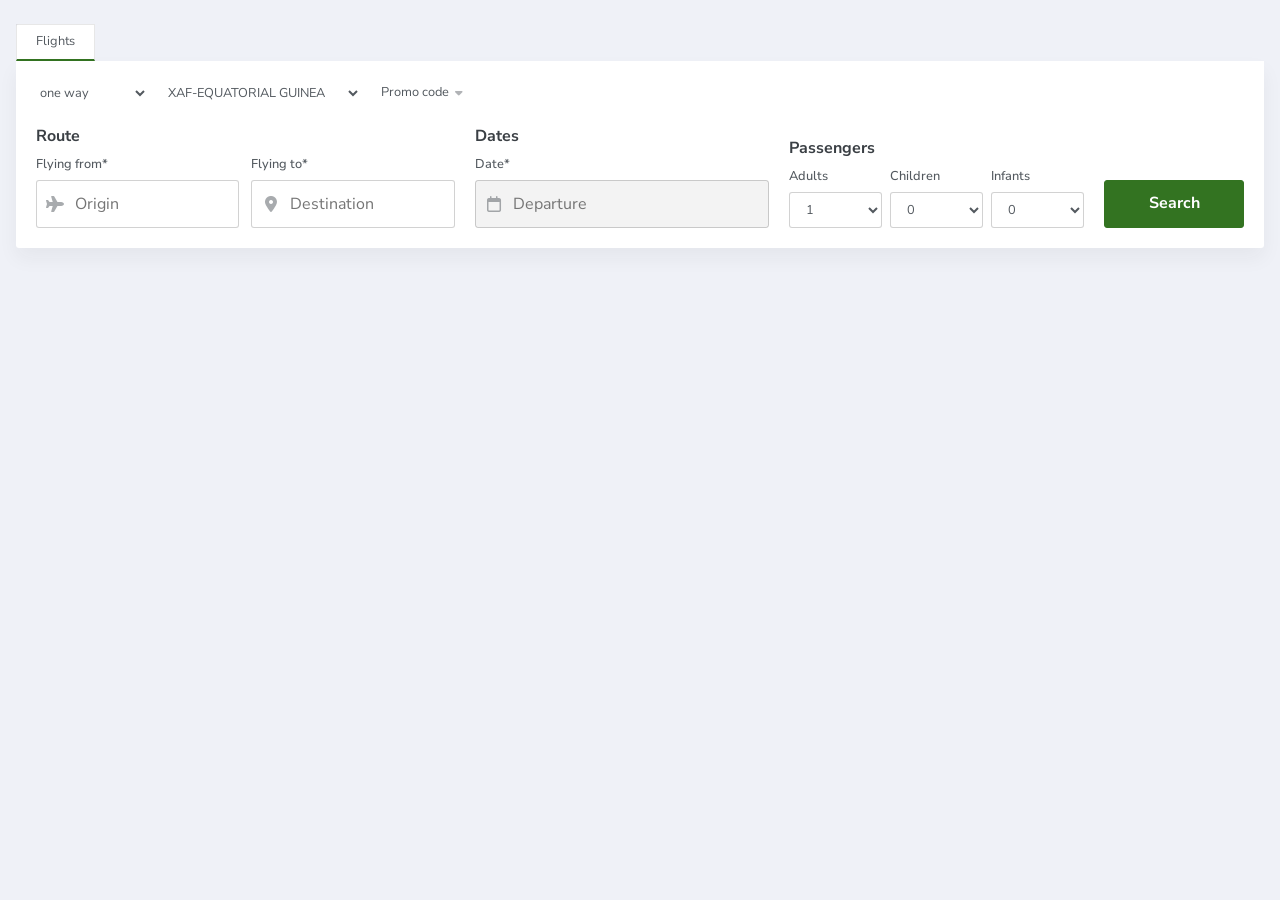
==== commit 385e1089: "Simplify to booking widget only (HTML/CSS/JS) Replace the full Ceiba Book page replica with a standa" ====
--- a/web/index.html
+++ b/web/index.html
@@ -1,767 +1,183 @@
 <!DOCTYPE html>
 <html lang="en">
 <head>
-    <meta charset="utf-8">
-    <meta name="viewport" content="width=device-width, initial-scale=1">
-    <title>Book - Ceiba Intercontinental</title>
-    <meta name="description" content="Design replica of the Ceiba Intercontinental booking page (demo).">
-    <meta name="robots" content="noindex, nofollow">
-    <link rel="icon" href="assets/ceiba-logo.svg">
-    <link rel="preconnect" href="https://fonts.googleapis.com">
-    <link rel="preconnect" href="https://fonts.gstatic.com" crossorigin>
-    <link href="https://fonts.googleapis.com/css2?family=Montserrat:wght@700&family=Nunito+Sans:wght@400;600;700&family=Roboto+Slab:wght@300;400;500;600;700&family=Roboto:wght@400;500;700&display=swap" rel="stylesheet">
-    <link rel="stylesheet" href="https://cdnjs.cloudflare.com/ajax/libs/font-awesome/6.5.2/css/all.min.css">
-    <link rel="stylesheet" href="css/ceiba.css">
-    <link rel="stylesheet" href="css/widget.css">
-    <link rel="stylesheet" href="css/loader.css">
+  <meta charset="utf-8">
+  <meta name="viewport" content="width=device-width, initial-scale=1">
+  <title>Booking widget</title>
+  <link rel="preconnect" href="https://fonts.googleapis.com">
+  <link rel="preconnect" href="https://fonts.gstatic.com" crossorigin>
+  <link href="https://fonts.googleapis.com/css2?family=Nunito+Sans:wght@400;600;700&display=swap" rel="stylesheet">
+  <link rel="stylesheet" href="https://cdnjs.cloudflare.com/ajax/libs/font-awesome/6.5.2/css/all.min.css">
+  <link rel="stylesheet" href="css/widget.css">
 </head>
-<body class="ceiba-body is-inner">
+<body>
+  <div class="widgetBooking__main">
+    <div class="widgetBooking__content">
+      <ul class="widgetBooking__tab">
+        <li class="widgetBooking__tabItem active">
+          <a href="#searchflight" class="widgetBooking__tabLink"><span>Flights</span></a>
+        </li>
+      </ul>
 
-<div class="loadingHolder" id="initial-spinner" aria-busy="true" aria-live="polite">
-  <div class="loadingHolder__wrapper">
-    <svg class="loadingHolder__plane" xmlns="http://www.w3.org/2000/svg" viewBox="0 0 28.14 25.17" aria-hidden="true">
-      <path fill="var(--color-primary)" d="M14.07,24.23l5.36-9.9,3.82.1c2.78,0,4.11-.83,4.69-1.38a.65.65,0,0,0,0-.93c-.58-.55-1.91-1.38-4.69-1.38l-3.82.09L14.07.93A1.81,1.81,0,0,0,12.5,0a.26.26,0,0,0-.26.31L14.46,11,4.8,11.2,1.46,7.31a.83.83,0,0,0-1.29,1c.69.89,2,2.78,2,4.23s-1.32,3.35-2,4.24a.83.83,0,0,0,1.29,1L4.8,14l9.66.24L12.24,24.85a.27.27,0,0,0,.26.32A1.8,1.8,0,0,0,14.07,24.23Z"/>
-    </svg>
-    <svg class="loadingHolder__spinner" xmlns="http://www.w3.org/2000/svg" viewBox="0 0 16.03 16.04" aria-hidden="true">
-      <defs>
-        <linearGradient id="loadingHolder__spinnerBg" y1="8.02" x2="16.03" y2="8.02" gradientUnits="userSpaceOnUse">
-          <stop offset="0" stop-color="rgba(0,0,0,0)"/>
-          <stop offset=".25" stop-color="rgba(0,0,0,0)"/>
-          <stop offset="1" stop-color="var(--color-primary)"/>
-        </linearGradient>
-      </defs>
-      <path d="M15.37,8A7.36,7.36,0,1,0,8,15.37,7.35,7.35,0,0,0,15.37,8ZM8,0A8,8,0,1,1,0,8,8,8,0,0,1,8,0Z" fill="url(#loadingHolder__spinnerBg)"/>
-    </svg>
-  </div>
-</div>
+      <div class="widgetBooking__tabContent">
+        <div class="Searcher surface">
+          <form class="searchForm" id="search-form" autocomplete="off">
+            <div class="searchForm__top">
+              <div class="searchForm__flightType">
+                <label class="inputSelect --sm --tag">
+                  <select id="trip-type" class="inputSelect__input" aria-label="Trip type">
+                    <option value="one_way" selected>one way</option>
+                    <option value="round_trip">round trip</option>
+                  </select>
+                </label>
+              </div>
 
-<header class="site-header">
-        <div class="container header-inner">
-            <a class="brand" href="#">
-                <img src="assets/ceiba-logo.svg" alt="Ceiba Intercontinental">
-            </a>
+              <div class="countrySettings">
+                <label class="inputSelect --tag --sm">
+                  <select id="currency" class="inputSelect__input" aria-label="Currency">
+                    <option value="141">XAF-EQUATORIAL GUINEA</option>
+                    <option value="149">XAF-CAMEROUN</option>
+                    <option value="150">XAF-CONGO BRAZAVILLE</option>
+                    <option value="151">XAF-GABON</option>
+                    <option value="153">XAF-CENTRAL AFRICA</option>
+                    <option value="154">XOF-BENIN</option>
+                    <option value="155">XOF-IVORY COAST</option>
+                    <option value="156">XOF - TOGO</option>
+                    <option value="157">XOF-SENEGAL</option>
+                    <option value="158">XOF-GUINEA BISSAU</option>
+                    <option value="159">XOF-MALI</option>
+                    <option value="160">XOF-NIGER</option>
+                    <option value="161">USD-GAMBIA</option>
+                    <option value="162">USD-SAO TOME</option>
+                    <option value="164">USD-GUINEA CONAKRY</option>
+                    <option value="165">USD-LIBERIA</option>
+                    <option value="166">USD-UNITED STATES</option>
+                    <option value="168">EUR-SPAIN</option>
+                    <option value="169">EUR-FRANCE</option>
+                    <option value="170">EUR-PORTUGAL</option>
+                    <option value="171">NGN-NIGERIA</option>
+                    <option value="173">ZAR-SOUTH AFRICA</option>
+                    <option value="174">XAF-CHAD</option>
+                    <option value="175">USD-CONGO KINSHASA</option>
+                    <option value="196">GHS-GHANA</option>
+                    <option value="197">CAD-CANADA</option>
+                    <option value="198">SLL-SIERRA LEONE</option>
+                    <option value="200">USD-GHANA</option>
+                  </select>
+                </label>
+              </div>
 
-            <div class="header-lang">
-                <div class="lang-switch">
-    <button type="button" class="lang-current" data-lang-toggle aria-expanded="false" aria-haspopup="listbox" aria-label="Language">
-        <svg class="lang-flag" viewBox="0 0 60 30" aria-hidden="true">
-    <clipPath id="flag-en-6b0492bce8252s"><path d="M0 0h60v30H0z"/></clipPath>
-    <clipPath id="flag-en-6b0492bce8252t"><path d="M30 15h30v15zv15H30zH0V15zV0h30z"/></clipPath>
-    <g clip-path="url(#flag-en-6b0492bce8252s)">
-        <path fill="#012169" d="M0 0h60v30H0z"/>
-        <path d="m0 0 60 30M60 0 0 30" stroke="#fff" stroke-width="6"/>
-        <path d="m0 0 60 30M60 0 0 30" clip-path="url(#flag-en-6b0492bce8252t)" stroke="#c8102e" stroke-width="4"/>
-        <path d="M30 0v30M0 15h60" stroke="#fff" stroke-width="10"/>
-        <path d="M30 0v30M0 15h60" stroke="#c8102e" stroke-width="6"/>
-    </g>
-</svg>
-        <span>English</span>
-    </button>
-    <div class="sub-lang" role="listbox" aria-label="Language">
-                    <a href="#" class="" role="option" aria-selected="false">
-                <svg class="lang-flag" viewBox="0 0 3 2" aria-hidden="true"><rect width="1" height="2" fill="#002654"/><rect x="1" width="1" height="2" fill="#fff"/><rect x="2" width="1" height="2" fill="#ce1126"/></svg>
-                <span>Français</span>
-            </a>
-                    <a href="#" class="" role="option" aria-selected="false">
-                <svg class="lang-flag" viewBox="0 0 3 2" aria-hidden="true"><rect width="3" height="2" fill="#c60b1e"/><rect y=".5" width="3" height="1" fill="#ffc400"/></svg>
-                <span>Español</span>
-            </a>
-                    <a href="#" class="is-active" role="option" aria-selected="true">
-                <svg class="lang-flag" viewBox="0 0 60 30" aria-hidden="true">
-    <clipPath id="flag-en-6b0492bce8358s"><path d="M0 0h60v30H0z"/></clipPath>
-    <clipPath id="flag-en-6b0492bce8358t"><path d="M30 15h30v15zv15H30zH0V15zV0h30z"/></clipPath>
-    <g clip-path="url(#flag-en-6b0492bce8358s)">
-        <path fill="#012169" d="M0 0h60v30H0z"/>
-        <path d="m0 0 60 30M60 0 0 30" stroke="#fff" stroke-width="6"/>
-        <path d="m0 0 60 30M60 0 0 30" clip-path="url(#flag-en-6b0492bce8358t)" stroke="#c8102e" stroke-width="4"/>
-        <path d="M30 0v30M0 15h60" stroke="#fff" stroke-width="10"/>
-        <path d="M30 0v30M0 15h60" stroke="#c8102e" stroke-width="6"/>
-    </g>
-</svg>
-                <span>English</span>
-            </a>
-            </div>
-</div>
-            </div>
-            <button class="mobile-toggle" type="button" data-nav-toggle aria-expanded="false" aria-label="Open menu">
-                <span></span><span></span><span></span>
-            </button>
-
-            <div class="nav-backdrop" data-nav-backdrop></div>
-            <nav class="header-menus" data-nav id="site-nav">
-            <div class="drawer-head">
-                <img src="assets/ceiba-logo.svg" alt="Ceiba Intercontinental">
-                <button class="drawer-close" type="button" data-nav-close aria-label="Close menu">×</button>
-            </div>
-            <ul class="nav">
-                <li><a class="" href="#">Home</a></li>
-                <li><a class="is-active" href="#">Book</a></li>
-                <li class="has-mega">
-                    <div class="drawer-row">
-                        <a class="" href="#">Destinations &amp; Offers</a>
-                        <button class="acc-toggle" type="button" data-acc-toggle aria-expanded="false" aria-label="Destinations &amp; Offers"></button>
+              <div class="promoCode">
+                <button type="button" class="inputText --tag --sm --caret" id="promo-toggle" aria-expanded="false">
+                  <span id="promo-label">Promo code</span>
+                  <i class="fas fa-caret-down" aria-hidden="true"></i>
+                </button>
+                <div class="promoCode__modal" id="promo-modal" hidden>
+                  <div class="promoCode__modalContainer surface">
+                    <label class="inputText --sm">
+                      <span class="inputText__label">Promo code</span>
+                      <span class="inputText__group">
+                        <span class="inputText__icon"><i class="fas fa-tag"></i></span>
+                        <input type="text" id="promo_code" name="promo_code" maxlength="15" class="inputText__input" placeholder="">
+                      </span>
+                    </label>
+                    <div class="promoCode__modalBtns">
+                      <button type="button" class="btn --sm" id="promo-cancel">Cancel</button>
+                      <button type="button" class="btn --sm btn-primary" id="promo-continue">Continue</button>
                     </div>
-                    <div class="mega mega-dest">
-                        <div class="mega-col">
-                            <h4>Current destinations</h4>
-                                                            <a class="mega-link " href="#">Cotonou</a>
-                                                            <a class="mega-link " href="#">Bata</a>
-                                                            <a class="mega-link " href="#">Lomé</a>
-                                                            <a class="mega-link " href="#">Malabo</a>
-                                                            <a class="mega-link " href="#">Mengomeyén</a>
-                                                            <a class="mega-link " href="#">Douala</a>
-                                                    </div>
-                        <div class="mega-col">
-                            <h4>Domestic destinations</h4>
-                                                            <a class="mega-link " href="#">Bata</a>
-                                                            <a class="mega-link " href="#">Malabo</a>
-                                                            <a class="mega-link " href="#">Mengomeyén</a>
-                                                    </div>
-                        <div class="mega-col">
-                            <h4>Prospective destinations</h4>
-                                                            <a class="mega-link " href="#">Abidjan</a>
-                                                            <a class="mega-link " href="#">Brazzaville</a>
-                                                            <a class="mega-link " href="#">Douala</a>
-                                                            <a class="mega-link " href="#">Dakar</a>
-                                                            <a class="mega-link " href="#">Libreville</a>
-                                                            <a class="mega-link " href="#">Pointe Noire</a>
-                                                            <a class="mega-link " href="#">Madrid</a>
-                                                            <a class="mega-link " href="#">Kinshasa</a>
-                                                    </div>
-                        <div class="mega-col mega-col--feature">
-                            <h4>Offers</h4>
-                            <p>Compare fares and book your next flight in a few minutes.</p>
-                            <a class="btn" href="#">Flight offers</a>
-                            <a class="mega-link" href="#">Book now</a>
-                        </div>
-                    </div>
-                </li>
-                <li class="has-mega">
-                    <div class="drawer-row">
-                        <a href="#" class="">Experience &amp; Info</a>
-                        <button class="acc-toggle" type="button" data-acc-toggle aria-expanded="false" aria-label="Experience &amp; Info"></button>
-                    </div>
-                    <div class="mega mega-info">
-                        <div class="mega-col">
-                            <h4>Before you fly</h4>
-                            <a class="mega-link " href="#">Online services</a>
-                            <a class="mega-link " href="#">Travel requirement</a>
-                            <a class="mega-link " href="#">Baggage claims</a>
-                            <a class="mega-link " href="#">Baggage</a>
-                            <a class="mega-link " href="#">Restricted items</a>
-                            <a class="mega-link " href="#">Special needs</a>
-                        </div>
-                        <div class="mega-col">
-                            <h4>Information</h4>
-                            <a class="mega-link " href="#">About us</a>
-                            <a class="mega-link " href="#">Organization chart</a>
-                            <a class="mega-link " href="#">News</a>
-                            <a class="mega-link " href="#">Contact us</a>
-                        </div>
-                    </div>
-                </li>
-            </ul>
-
-            <ul class="util-nav">
-                <li><a class="" href="#">Help ?</a></li>
-                <li><a class="" href="#">Login</a></li>
-                <li class="lang-menu">
-                    <div class="lang-switch">
-    <button type="button" class="lang-current" data-lang-toggle aria-expanded="false" aria-haspopup="listbox" aria-label="Language">
-        <svg class="lang-flag" viewBox="0 0 60 30" aria-hidden="true">
-    <clipPath id="flag-en-6b0492bce88ecs"><path d="M0 0h60v30H0z"/></clipPath>
-    <clipPath id="flag-en-6b0492bce88ect"><path d="M30 15h30v15zv15H30zH0V15zV0h30z"/></clipPath>
-    <g clip-path="url(#flag-en-6b0492bce88ecs)">
-        <path fill="#012169" d="M0 0h60v30H0z"/>
-        <path d="m0 0 60 30M60 0 0 30" stroke="#fff" stroke-width="6"/>
-        <path d="m0 0 60 30M60 0 0 30" clip-path="url(#flag-en-6b0492bce88ect)" stroke="#c8102e" stroke-width="4"/>
-        <path d="M30 0v30M0 15h60" stroke="#fff" stroke-width="10"/>
-        <path d="M30 0v30M0 15h60" stroke="#c8102e" stroke-width="6"/>
-    </g>
-</svg>
-        <span>English</span>
-    </button>
-    <div class="sub-lang" role="listbox" aria-label="Language">
-                    <a href="#" class="" role="option" aria-selected="false">
-                <svg class="lang-flag" viewBox="0 0 3 2" aria-hidden="true"><rect width="1" height="2" fill="#002654"/><rect x="1" width="1" height="2" fill="#fff"/><rect x="2" width="1" height="2" fill="#ce1126"/></svg>
-                <span>Français</span>
-            </a>
-                    <a href="#" class="" role="option" aria-selected="false">
-                <svg class="lang-flag" viewBox="0 0 3 2" aria-hidden="true"><rect width="3" height="2" fill="#c60b1e"/><rect y=".5" width="3" height="1" fill="#ffc400"/></svg>
-                <span>Español</span>
-            </a>
-                    <a href="#" class="is-active" role="option" aria-selected="true">
-                <svg class="lang-flag" viewBox="0 0 60 30" aria-hidden="true">
-    <clipPath id="flag-en-6b0492bce8986s"><path d="M0 0h60v30H0z"/></clipPath>
-    <clipPath id="flag-en-6b0492bce8986t"><path d="M30 15h30v15zv15H30zH0V15zV0h30z"/></clipPath>
-    <g clip-path="url(#flag-en-6b0492bce8986s)">
-        <path fill="#012169" d="M0 0h60v30H0z"/>
-        <path d="m0 0 60 30M60 0 0 30" stroke="#fff" stroke-width="6"/>
-        <path d="m0 0 60 30M60 0 0 30" clip-path="url(#flag-en-6b0492bce8986t)" stroke="#c8102e" stroke-width="4"/>
-        <path d="M30 0v30M0 15h60" stroke="#fff" stroke-width="10"/>
-        <path d="M30 0v30M0 15h60" stroke="#c8102e" stroke-width="6"/>
-    </g>
-</svg>
-                <span>English</span>
-            </a>
-            </div>
-</div>
-                </li>
-            </ul>
-            <div class="drawer-foot">
-                <a class="btn" href="#">Book now</a>
-            </div>
-            </nav>
-        </div>
-    </header>
-
-    <main>
-        <section class="dest-hero" style="background-image:url('assets/MB-beach_family.png')">
-    <div class="container dest-hero-inner">
-        <span class="dest-kicker">Book</span>
-        <h1>Travel anywhere and Discover beautiful places</h1>
-        <p>Save up to 10% · From our hub in Malabo, fly domestic routes and connect Central and West Africa — with fares from 52.600 XAF.</p>
-        <div class="dest-hero-actions">
-            <a class="btn" href="#booking-search">
-                <i class="fa-solid fa-plane" aria-hidden="true"></i>
-                Search flights
-            </a>
-            <a class="btn btn-outline" href="#holiday-packages">Book a package</a>
-        </div>
-    </div>
-</section>
-
-<section class="booking-section" id="booking-search" data-booking-iframe>
-    <div class="container">
-        <div class="booking-frame">
-
-            <div class="kiu-widget" id="kiu-widget" role="region" aria-label="Flight search">
-                <ul class="kiu-tabs">
-                    <li class="is-active"><button type="button" class="kiu-tab"><i class="fa-solid fa-plane"></i> Flights</button></li>
-                </ul>
-                <div class="kiu-panel">
-                    <div class="kiu-toolbar">
-                        <label class="kiu-select">
-                            <select id="trip-type" aria-label="Trip type">
-                                <option value="oneway" selected>one way</option>
-                                <option value="round">round trip</option>
-                            </select>
-                        </label>
-                        <label class="kiu-select">
-                            <select id="currency" aria-label="Currency / market">
-                                <option>XAF-EQUATORIAL GUINEA</option>
-                                <option>XAF-CAMEROUN</option>
-                                <option>XAF-CONGO BRAZAVILLE</option>
-                                <option>XAF-GABON</option>
-                                <option>XOF - TOGO</option>
-                                <option>EUR-SPAIN</option>
-                                <option>USD-UNITED STATES</option>
-                            </select>
-                        </label>
-                        <label class="kiu-promo">
-                            <input type="text" placeholder="Promo code" aria-label="Promo code">
-                        </label>
-                    </div>
-                    <form class="kiu-form" id="search-form" action="#" method="get">
-                        <div class="kiu-col kiu-route">
-                            <h3>Route</h3>
-                            <div class="kiu-route-fields">
-                                <label class="kiu-field">
-                                    <span>Flying from*</span>
-                                    <span class="kiu-input">
-                                        <i class="fa-solid fa-plane-departure"></i>
-                                        <input type="text" name="from" placeholder="Origin" list="airports" required autocomplete="off">
-                                    </span>
-                                </label>
-                                <label class="kiu-field">
-                                    <span>Flying to*</span>
-                                    <span class="kiu-input">
-                                        <i class="fa-solid fa-location-dot"></i>
-                                        <input type="text" name="to" placeholder="Destination" list="airports" required autocomplete="off">
-                                    </span>
-                                </label>
-                            </div>
-                        </div>
-                        <div class="kiu-col kiu-dates">
-                            <h3>Dates</h3>
-                            <div class="kiu-date-fields">
-                                <label class="kiu-field">
-                                    <span>Date*</span>
-                                    <span class="kiu-input">
-                                        <i class="fa-regular fa-calendar"></i>
-                                        <input type="text" name="depart" placeholder="Departure" required autocomplete="off">
-                                    </span>
-                                </label>
-                                <label class="kiu-field kiu-return" hidden>
-                                    <span>Return</span>
-                                    <span class="kiu-input">
-                                        <i class="fa-regular fa-calendar"></i>
-                                        <input type="text" name="return" placeholder="Return" autocomplete="off">
-                                    </span>
-                                </label>
-                            </div>
-                        </div>
-                        <div class="kiu-col kiu-pax">
-                            <h3>Passengers</h3>
-                            <div class="kiu-pax-fields">
-                                <label class="kiu-field">
-                                    <span>Adults</span>
-                                    <select name="adults" aria-label="Adults">
-                                        <option selected>1</option><option>2</option><option>3</option><option>4</option><option>5</option><option>6</option><option>7</option><option>8</option><option>9</option>
-                                    </select>
-                                </label>
-                                <label class="kiu-field">
-                                    <span>Children</span>
-                                    <select name="children" aria-label="Children">
-                                        <option selected>0</option><option>1</option><option>2</option><option>3</option><option>4</option><option>5</option><option>6</option><option>7</option><option>8</option>
-                                    </select>
-                                </label>
-                                <label class="kiu-field">
-                                    <span>Infants</span>
-                                    <select name="infants" aria-label="Infants">
-                                        <option selected>0</option><option>1</option>
-                                    </select>
-                                </label>
-                            </div>
-                        </div>
-                        <div class="kiu-col kiu-submit">
-                            <button class="kiu-search" type="submit">Search</button>
-                        </div>
-                    </form>
-                    <datalist id="airports">
-                        <option value="Malabo (SSG)"></option>
-                        <option value="Bata (BSG)"></option>
-                        <option value="Mengomeyén (GEM)"></option>
-                        <option value="Annobón (NBN)"></option>
-                        <option value="Douala (DLA)"></option>
-                        <option value="Lomé (LFW)"></option>
-                        <option value="Cotonou (COO)"></option>
-                    </datalist>
+                  </div>
                 </div>
+              </div>
             </div>
 
+            <div class="searchForm__grid">
+              <div class="searchForm__block">
+                <span class="searchForm__subtitle">Route</span>
+                <div class="searchForm__OD">
+                  <div class="inputText">
+                    <label class="inputText__label" for="origin">Flying from*</label>
+                    <div class="inputText__group">
+                      <span class="inputText__icon"><i class="fas fa-plane"></i></span>
+                      <input type="text" id="origin" name="origin" class="inputText__input" placeholder="Origin" list="airports" required>
                     </div>
+                  </div>
+                  <div class="inputText">
+                    <label class="inputText__label" for="destination">Flying to*</label>
+                    <div class="inputText__group">
+                      <span class="inputText__icon"><i class="fas fa-map-marker-alt"></i></span>
+                      <input type="text" id="destination" name="destination" class="inputText__input" placeholder="Destination" list="airports" required>
+                    </div>
+                  </div>
+                </div>
+              </div>
+
+              <div class="searchForm__block">
+                <span class="searchForm__subtitle">Dates</span>
+                <div class="searchForm__datepicker">
+                  <div class="datepickerInput">
+                    <label class="datepickerInput__label" for="departure_date">Date*</label>
+                    <div class="inputText__group --date">
+                      <span class="inputText__icon"><i class="far fa-calendar"></i></span>
+                      <input type="text" id="departure_date" name="departure_date" class="inputText__input" placeholder="Departure" required>
+                    </div>
+                  </div>
+                  <div class="datepickerInput" id="return-wrap" hidden>
+                    <label class="datepickerInput__label" for="return_date">Return</label>
+                    <div class="inputText__group --date">
+                      <span class="inputText__icon"><i class="far fa-calendar"></i></span>
+                      <input type="text" id="return_date" name="return_date" class="inputText__input" placeholder="Return">
+                    </div>
+                  </div>
+                </div>
+              </div>
+
+              <div class="searchForm__block">
+                <span class="searchForm__subtitle">Passengers</span>
+                <div class="searchForm__pax">
+                  <label class="inputSelect --sm">
+                    <span class="inputSelect__label">Adults</span>
+                    <select name="adults" class="inputSelect__input" aria-label="Adults">
+                      <option>1</option><option>2</option><option>3</option><option>4</option>
+                      <option>5</option><option>6</option><option>7</option><option>8</option><option>9</option>
+                    </select>
+                  </label>
+                  <label class="inputSelect --sm">
+                    <span class="inputSelect__label">Children</span>
+                    <select name="children" class="inputSelect__input" aria-label="Children">
+                      <option>0</option><option>1</option><option>2</option><option>3</option>
+                      <option>4</option><option>5</option><option>6</option><option>7</option><option>8</option>
+                    </select>
+                  </label>
+                  <label class="inputSelect --sm">
+                    <span class="inputSelect__label">Infants</span>
+                    <select name="infants" class="inputSelect__input" aria-label="Infants">
+                      <option>0</option><option>1</option>
+                    </select>
+                  </label>
+                </div>
+              </div>
+
+              <div class="searchForm__submit">
+                <button type="submit" class="btn btn-primary searchForm__searchBtn">Search</button>
+              </div>
+            </div>
+          </form>
+          <p class="searchForm__toast" id="toast" hidden>Demo only — not connected to a live booking API.</p>
+        </div>
+      </div>
     </div>
-</section>
+  </div>
 
-<section class="section fares-section">
-    <div class="container">
-        <div class="fares-top">
-            <div class="fares-head">
-                <h2>Find great fares</h2>
-                <p>Planning to travel somewhere soon? Here are some options to get you started</p>
-            </div>
-                            <div class="fares-toolbar">
-                    <label class="fares-search">
-                        <i class="fa-solid fa-magnifying-glass" aria-hidden="true"></i>
-                        <input type="search" data-fare-search placeholder="Search a route (Malabo, Bata, SSG…)" autocomplete="off">
-                    </label>
-                    <div class="fares-pills" role="tablist">
-                        <button type="button" class="is-active" data-fare-cabin="all">All cabins</button>
-                        <button type="button" data-fare-cabin="economy">Economy</button>
-                        <button type="button" data-fare-cabin="business">Business (First class)</button>
-                    </div>
-                </div>
-                    </div>
+  <datalist id="airports">
+    <option value="Malabo (SSG)"></option>
+    <option value="Bata (BSG)"></option>
+    <option value="Mengomeyén (GEM)"></option>
+    <option value="Annobón (NBN)"></option>
+    <option value="Douala (DLA)"></option>
+    <option value="Lomé (LFW)"></option>
+    <option value="Cotonou (COO)"></option>
+  </datalist>
 
-                    <div class="fares-row fares-catalog" data-fare-list>
-                                    <article class="flight-card" data-fare data-cabin="economy" data-search="malabo – bata malabo bata economy ssg bsg">
-    <div class="flight-media" data-flight-media style="background-image:url('assets/bata-guinea-ecuatorial.jpg')">
-                    <span class="badge-hot">Hot Offer</span>
-                <div class="flight-copy">
-            <h3>Malabo – Bata</h3>
-            <p class="meta">
-                January 1, 2026
-                                    – 12/31/2026
-                            </p>
-            <p class="cabin">Economy</p>
-            <p class="price">52.600 XAF</p>
-        </div>
-        <div class="flight-hover">
-            <div class="flight-hover-actions">
-                <a class="btn" href="#">Book now</a>
-                <a class="btn btn-light" href="#">Discover</a>
-            </div>
-        </div>
-    </div>
-</article>
-                                    <article class="flight-card" data-fare data-cabin="economy" data-search="malabo – lomé malabo lomé economy ssg lfw">
-    <div class="flight-media" data-flight-media style="background-image:url('assets/h2-africa-beach-mother-daughter.jpg')">
-                    <span class="badge-hot">Hot Offer</span>
-                <div class="flight-copy">
-            <h3>Malabo – Lomé</h3>
-            <p class="meta">
-                January 1, 2026
-                                    – 12/31/2026
-                            </p>
-            <p class="cabin">Economy</p>
-            <p class="price">174.700 XAF</p>
-        </div>
-        <div class="flight-hover">
-            <div class="flight-hover-actions">
-                <a class="btn" href="#">Book now</a>
-                <a class="btn btn-light" href="#">Discover</a>
-            </div>
-        </div>
-    </div>
-</article>
-                                    <article class="flight-card" data-fare data-cabin="economy" data-search="malabo – douala malabo douala economy ssg dla">
-    <div class="flight-media" data-flight-media style="background-image:url('assets/5-2.png')">
-                    <span class="badge-hot">Hot Offer</span>
-                <div class="flight-copy">
-            <h3>Malabo – Douala</h3>
-            <p class="meta">
-                January 1, 2026
-                                    – 12/31/2026
-                            </p>
-            <p class="cabin">Economy</p>
-            <p class="price">95.000 XAF</p>
-        </div>
-        <div class="flight-hover">
-            <div class="flight-hover-actions">
-                <a class="btn" href="#">Book now</a>
-                <a class="btn btn-light" href="#">Discover</a>
-            </div>
-        </div>
-    </div>
-</article>
-                                    <article class="flight-card" data-fare data-cabin="economy" data-search="mongomeyen – malabo mongomeyen malabo economy gem ssg">
-    <div class="flight-media" data-flight-media style="background-image:url('assets/Malabo.jpg')">
-                    <span class="badge-hot">Hot Offer</span>
-                <div class="flight-copy">
-            <h3>Mongomeyen – Malabo</h3>
-            <p class="meta">
-                January 1, 2026
-                                    – 12/31/2026
-                            </p>
-            <p class="cabin">Economy</p>
-            <p class="price">52.600 XAF</p>
-        </div>
-        <div class="flight-hover">
-            <div class="flight-hover-actions">
-                <a class="btn" href="#">Book now</a>
-                <a class="btn btn-light" href="#">Discover</a>
-            </div>
-        </div>
-    </div>
-</article>
-                                    <article class="flight-card" data-fare data-cabin="economy" data-search="bata – malabo bata malabo economy bsg ssg">
-    <div class="flight-media" data-flight-media style="background-image:url('assets/Malabo.jpg')">
-                    <span class="badge-hot">Hot Offer</span>
-                <div class="flight-copy">
-            <h3>Bata – Malabo</h3>
-            <p class="meta">
-                January 1, 2026
-                                    – 12/31/2026
-                            </p>
-            <p class="cabin">Economy</p>
-            <p class="price">52.600 XAF</p>
-        </div>
-        <div class="flight-hover">
-            <div class="flight-hover-actions">
-                <a class="btn" href="#">Book now</a>
-                <a class="btn btn-light" href="#">Discover</a>
-            </div>
-        </div>
-    </div>
-</article>
-                                    <article class="flight-card" data-fare data-cabin="economy" data-search="malabo – annobón malabo annobón economy ssg nbn">
-    <div class="flight-media" data-flight-media style="background-image:url('assets/anobon.jpg')">
-                    <span class="badge-hot">Hot Offer</span>
-                <div class="flight-copy">
-            <h3>Malabo – Annobón</h3>
-            <p class="meta">
-                January 1, 2026
-                                    – 12/31/2026
-                            </p>
-            <p class="cabin">Economy</p>
-            <p class="price">74.100 XAF</p>
-        </div>
-        <div class="flight-hover">
-            <div class="flight-hover-actions">
-                <a class="btn" href="#">Book now</a>
-                <a class="btn btn-light" href="#">Discover</a>
-            </div>
-        </div>
-    </div>
-</article>
-                                    <article class="flight-card" data-fare data-cabin="economy" data-search="douala – malabo douala malabo economy dla ssg">
-    <div class="flight-media" data-flight-media style="background-image:url('assets/Malabo.jpg')">
-                    <span class="badge-hot">Hot Offer</span>
-                <div class="flight-copy">
-            <h3>Douala – Malabo</h3>
-            <p class="meta">
-                January 1, 2026
-                                    – 12/31/2026
-                            </p>
-            <p class="cabin">Economy</p>
-            <p class="price">99.700 XAF</p>
-        </div>
-        <div class="flight-hover">
-            <div class="flight-hover-actions">
-                <a class="btn" href="#">Book now</a>
-                <a class="btn btn-light" href="#">Discover</a>
-            </div>
-        </div>
-    </div>
-</article>
-                                    <article class="flight-card" data-fare data-cabin="economy" data-search="lomé – malabo lomé malabo economy lfw ssg">
-    <div class="flight-media" data-flight-media style="background-image:url('assets/Malabo.jpg')">
-                    <span class="badge-hot">Hot Offer</span>
-                <div class="flight-copy">
-            <h3>Lomé – Malabo</h3>
-            <p class="meta">
-                January 1, 2026
-                                    – 12/31/2026
-                            </p>
-            <p class="cabin">Economy</p>
-            <p class="price">157.700 XAF</p>
-        </div>
-        <div class="flight-hover">
-            <div class="flight-hover-actions">
-                <a class="btn" href="#">Book now</a>
-                <a class="btn btn-light" href="#">Discover</a>
-            </div>
-        </div>
-    </div>
-</article>
-                                    <article class="flight-card" data-fare data-cabin="economy" data-search="malabo – mongomeyen malabo mongomeyen economy ssg gem">
-    <div class="flight-media" data-flight-media style="background-image:url('assets/Malabo.jpg')">
-                    <span class="badge-hot">Hot Offer</span>
-                <div class="flight-copy">
-            <h3>Malabo – Mongomeyen</h3>
-            <p class="meta">
-                January 1, 2026
-                                    – 12/31/2026
-                            </p>
-            <p class="cabin">Economy</p>
-            <p class="price">65.000 XAF</p>
-        </div>
-        <div class="flight-hover">
-            <div class="flight-hover-actions">
-                <a class="btn" href="#">Book now</a>
-                <a class="btn btn-light" href="#">Discover</a>
-            </div>
-        </div>
-    </div>
-</article>
-                                    <article class="flight-card" data-fare data-cabin="economy" data-search="bata – douala bata douala economy bsg dla">
-    <div class="flight-media" data-flight-media style="background-image:url('assets/5-2.png')">
-                    <span class="badge-hot">Hot Offer</span>
-                <div class="flight-copy">
-            <h3>Bata – Douala</h3>
-            <p class="meta">
-                January 1, 2026
-                                    – 12/31/2026
-                            </p>
-            <p class="cabin">Economy</p>
-            <p class="price">123.500 XAF</p>
-        </div>
-        <div class="flight-hover">
-            <div class="flight-hover-actions">
-                <a class="btn" href="#">Book now</a>
-                <a class="btn btn-light" href="#">Discover</a>
-            </div>
-        </div>
-    </div>
-</article>
-                                    <article class="flight-card" data-fare data-cabin="economy" data-search="bata – lomé bata lomé economy bsg lfw">
-    <div class="flight-media" data-flight-media style="background-image:url('assets/h2-africa-beach-mother-daughter.jpg')">
-                    <span class="badge-hot">Hot Offer</span>
-                <div class="flight-copy">
-            <h3>Bata – Lomé</h3>
-            <p class="meta">
-                January 1, 2026
-                                    – 12/31/2026
-                            </p>
-            <p class="cabin">Economy</p>
-            <p class="price">187.700 XAF</p>
-        </div>
-        <div class="flight-hover">
-            <div class="flight-hover-actions">
-                <a class="btn" href="#">Book now</a>
-                <a class="btn btn-light" href="#">Discover</a>
-            </div>
-        </div>
-    </div>
-</article>
-                            </div>
-            <p class="fares-empty" data-fare-empty hidden>No fares match your search.</p>
-            <nav class="fares-pages" data-fare-pages aria-label="Find great fares"></nav>
-            </div>
-</section>
-
-<section class="section dest-catalog" id="holiday-packages">
-    <div class="container">
-        <div class="dest-catalog-head">
-            <div>
-                <h2>Explore our top holiday destinations</h2>
-                <p>Getaway to sun-drenched beaches or dive into urban adventures. Enjoy fantastic deals on flight and hotel packages.</p>
-            </div>
-        </div>
-        <div class="dest-places holiday-places">
-                            <article class="dest-place">
-                    <a class="dest-place-media" href="#" style="background-image:url('assets/Malabo.jpg')">
-                                                    <span class="dest-kind">Malabo</span>
-                                                <h3>Sofitel Sipopo Malabo</h3>
-                    </a>
-                    <div class="dest-place-body">
-                                                                            <p class="dest-tagline">Flights + hotel stay</p>
-                                                                        <div class="dest-place-actions">
-                            <a class="btn" href="#">Book a package</a>
-                        </div>
-                    </div>
-                </article>
-                            <article class="dest-place">
-                    <a class="dest-place-media" href="#" style="background-image:url('assets/Malabo.jpg')">
-                                                    <span class="dest-kind">Mengomeyén</span>
-                                                <h3>Grand Hotel Djibloho Ciudad de la Paz</h3>
-                    </a>
-                    <div class="dest-place-body">
-                                                                            <p class="dest-tagline">Flights + hotel stay</p>
-                                                                        <div class="dest-place-actions">
-                            <a class="btn" href="#">Book a package</a>
-                        </div>
-                    </div>
-                </article>
-                            <article class="dest-place">
-                    <a class="dest-place-media" href="#" style="background-image:url('assets/Malabo.jpg')">
-                                                    <span class="dest-kind">Malabo</span>
-                                                <h3>Hotel Ibis</h3>
-                    </a>
-                    <div class="dest-place-body">
-                                                                            <p class="dest-tagline">Flights + hotel stay</p>
-                                                                        <div class="dest-place-actions">
-                            <a class="btn" href="#">Book a package</a>
-                        </div>
-                    </div>
-                </article>
-                            <article class="dest-place">
-                    <a class="dest-place-media" href="#" style="background-image:url('assets/5-2.png')">
-                                                    <span class="dest-kind">Douala</span>
-                                                <h3>Hotel Akwa Palace Douala</h3>
-                    </a>
-                    <div class="dest-place-body">
-                                                                            <p class="dest-tagline">Flights + hotel stay</p>
-                                                                        <div class="dest-place-actions">
-                            <a class="btn" href="#">Book a package</a>
-                        </div>
-                    </div>
-                </article>
-                            <article class="dest-place">
-                    <a class="dest-place-media" href="#" style="background-image:url('assets/COTONOU-2.png')">
-                                                    <span class="dest-kind">Cotonou</span>
-                                                <h3>Golden Tulip Cotonou</h3>
-                    </a>
-                    <div class="dest-place-body">
-                                                                            <p class="dest-tagline">Flights + hotel stay</p>
-                                                                        <div class="dest-place-actions">
-                            <a class="btn" href="#">Book a package</a>
-                        </div>
-                    </div>
-                </article>
-                            <article class="dest-place">
-                    <a class="dest-place-media" href="#" style="background-image:url('assets/Malabo.jpg')">
-                                                    <span class="dest-kind">Libreville</span>
-                                                <h3>Radisson Blu Okoume Palace Hotel</h3>
-                    </a>
-                    <div class="dest-place-body">
-                                                                            <p class="dest-tagline">Flights + hotel stay</p>
-                                                                        <div class="dest-place-actions">
-                            <a class="btn" href="#">Book a package</a>
-                        </div>
-                    </div>
-                </article>
-                            <article class="dest-place">
-                    <a class="dest-place-media" href="#" style="background-image:url('assets/Malabo.jpg')">
-                                                    <span class="dest-kind">Brazzaville</span>
-                                                <h3>Pefaco Hotel Maya Maya Brazzaville</h3>
-                    </a>
-                    <div class="dest-place-body">
-                                                                            <p class="dest-tagline">Flights + hotel stay</p>
-                                                                        <div class="dest-place-actions">
-                            <a class="btn" href="#">Book a package</a>
-                        </div>
-                    </div>
-                </article>
-                            <article class="dest-place">
-                    <a class="dest-place-media" href="#" style="background-image:url('assets/bata-guinea-ecuatorial.jpg')">
-                                                    <span class="dest-kind">Bata</span>
-                                                <h3>BATA Hotel</h3>
-                    </a>
-                    <div class="dest-place-body">
-                                                                            <p class="dest-tagline">Flights + hotel stay</p>
-                                                                        <div class="dest-place-actions">
-                            <a class="btn" href="#">Book a package</a>
-                        </div>
-                    </div>
-                </article>
-                    </div>
-    </div>
-</section>
-
-<section class="newsletter-wrap" id="newsletter">
-    <div class="container newsletter" style="background-image:url('assets/NL_BG_Desktop2.png')">
-        <div class="newsletter-copy">
-            <h2>Never miss an offer</h2>
-            <p>Subscribe to be the first to receive our offers</p>
-                            <form id="newsletter-form" action="#" method="get">
-                    <div class="hp-field" aria-hidden="true">
-                        <label for="sub-website">Website</label>
-                        <input id="sub-website" name="website" type="text" tabindex="-1" autocomplete="off">
-                    </div>
-                    <div class="form-row">
-                        <div class="form-field">
-                            <label for="sub-name">Name</label>
-                            <input id="sub-name" name="name" type="text" placeholder="Name">
-                        </div>
-                        <div class="form-field">
-                            <label for="sub-email">Email</label>
-                            <input id="sub-email" name="email" type="email" required placeholder="Email">
-                        </div>
-                        <button class="btn" type="submit">Subscribe</button>
-                    </div>
-                    <p class="newsletter-result" id="newsletter-result" hidden>Thanks — this is a design demo only.</p>
-                </form>
-                    </div>
-    </div>
-</section>
-    </main>
-
-    <footer class="site-footer">
-        <div class="container footer-grid">
-            <div>
-                <h4>About us</h4>
-                <a class="" href="#">Who we are?</a>
-                <a class="" href="#">The fleet</a>
-            </div>
-            <div>
-                <h4>Media center</h4>
-                <a href="mailto:info@fly-ceiba.com">info@fly-ceiba.com / The portal</a>
-                <a class="" href="#">Press release</a>
-                <a class="" href="#">Gallery</a>
-            </div>
-            <div>
-                <h4>Our policies</h4>
-                <a class="" href="#">Terms and conditions of carriage</a>
-                <a class="" href="#">Terms and conditions of use</a>
-                <a class="" href="#">Privacy policy</a>
-            </div>
-            <div>
-                <h4>Connect with us</h4>
-                <a class="" href="#">Careers</a>
-                <a href="#">Contact us</a>
-            </div>
-            <div>
-                <h4>External links / Trends</h4>
-                <a href="https://equatorialguinea-evisa.com/information" target="_blank" rel="noreferrer">E-visa Equatorial Guinea</a>
-            </div>
-        </div>
-        <div class="footer-copy">
-            <div class="container">Ceiba Intercontinental. All rights reserved</div>
-        </div>
-    </footer>
-<script src="js/app.js" defer></script>
-<script src="js/widget.js" defer></script>
+  <script src="js/widget.js"></script>
 </body>
 </html>
--- a/web/css/widget.css
+++ b/web/css/widget.css
@@ -1,235 +1,341 @@
-/* KIU ecommerce booking widget — visual replica for the Ceiba book page */
-
-.booking-frame {
-    height: auto !important;
-    line-height: normal !important;
-    background: transparent;
-}
-
-.kiu-widget {
-    --kiu-primary: #337321;
-    --kiu-on-primary: #fff;
-    --kiu-surface: #fff;
-    --kiu-on-surface: #53595f;
-    --kiu-border: rgba(33, 33, 33, 0.12);
-    --kiu-overlay: rgba(33, 33, 33, 0.05);
-    --kiu-radius: 3px;
-    width: 100%;
-    max-width: 1400px;
-    margin: 0 auto;
-    font-family: "Nunito Sans", "Roboto", system-ui, sans-serif;
-    color: var(--kiu-on-surface);
-    background: transparent;
-}
-
-.kiu-tabs {
-    display: flex;
-    list-style: none;
-    margin: 0;
-    padding: 0;
-    overflow-x: auto;
-}
-
-.kiu-tabs li {
-    background: var(--kiu-surface);
-}
-
-.kiu-tabs li:first-child {
-    border-radius: var(--kiu-radius) 0 0 0;
-}
-
-.kiu-tab {
-    display: inline-flex;
-    align-items: center;
-    gap: 0.4rem;
-    padding: 0.5rem 1.2rem;
-    border: 1px solid var(--kiu-border);
-    border-bottom: 0;
-    background: var(--kiu-overlay);
-    color: var(--kiu-on-surface);
-    font-size: 0.8rem;
-    cursor: pointer;
-}
-
-.kiu-tabs li.is-active .kiu-tab {
-    background: transparent;
-    border-bottom: 2px solid var(--kiu-primary);
-    color: var(--kiu-on-surface);
-}
-
-.kiu-tabs li.is-active .kiu-tab i {
-    color: var(--kiu-primary);
-}
-
-.kiu-panel {
-    background: var(--kiu-surface);
-    border: 1px solid var(--kiu-border);
-    border-top: 0;
-    border-radius: 0 0 5px 5px;
-    padding: 1rem 1.25rem 1.25rem;
-    box-shadow: 0 10px 20px rgba(33, 33, 33, 0.05);
-}
-
-.kiu-toolbar {
-    display: flex;
-    flex-wrap: wrap;
-    gap: 0.75rem 1rem;
-    margin-bottom: 1rem;
-}
-
-.kiu-select select,
-.kiu-promo input,
-.kiu-field select,
-.kiu-input input {
-    width: 100%;
-    height: 3rem;
-    border: 1px solid rgba(33, 33, 33, 0.2);
-    border-radius: var(--kiu-radius);
-    background: #fff;
-    color: inherit;
-    font-size: 1rem;
-    padding: 0.5rem 1rem;
-}
-
-.kiu-select select {
-    min-width: 160px;
-    height: 2.4rem;
-    font-size: 0.875rem;
-    padding: 0 0.75rem;
-}
-
-.kiu-promo input {
-    min-width: 140px;
-    height: 2.4rem;
-    font-size: 0.875rem;
-}
-
-.kiu-form {
-    display: grid;
-    grid-template-columns: 1.4fr 1fr 1fr auto;
-    gap: 1rem 1.25rem;
-    align-items: end;
-}
-
-.kiu-col h3 {
-    margin: 0 0 0.65rem;
-    font-size: 1rem;
-    font-weight: 700;
-    color: #3a3f44;
-}
-
-.kiu-route-fields,
-.kiu-date-fields {
-    display: grid;
+:root {
+  --color-primary: #337321;
+  --color-onPrimary: #e6ebf3;
+  --color-secondary: #ab7305;
+  --color-surface: #fff;
+  --color-onSurface: #53595f;
+  --color-background: #eff1f7;
+  --color-overlay-05: rgba(33, 33, 33, 0.05);
+  --color-overlay-10: rgba(33, 33, 33, 0.1);
+  --color-overlay-20: rgba(33, 33, 33, 0.2);
+  --color-overlay-30: rgba(33, 33, 33, 0.3);
+  --b-radius-sm: 3px;
+  --b-radius-md: 5px;
+  --font-size-sm: 0.8rem;
+  --input-height: 3rem;
+  --input-border-color: var(--color-overlay-20);
+}
+
+* { box-sizing: border-box; }
+
+body {
+  margin: 0;
+  min-height: 100vh;
+  display: flex;
+  align-items: flex-start;
+  justify-content: center;
+  padding: 1.5rem 1rem;
+  background: var(--color-background);
+  color: var(--color-onSurface);
+  font-family: "Nunito Sans", system-ui, -apple-system, "Segoe UI", Roboto, "Helvetica Neue", Arial, sans-serif;
+  line-height: 1.4;
+}
+
+.widgetBooking__main {
+  width: 100%;
+  max-width: 1400px;
+}
+
+.widgetBooking__content {
+  display: flex;
+  flex-direction: column;
+}
+
+.widgetBooking__tab {
+  display: flex;
+  list-style: none;
+  margin: 0;
+  padding: 0;
+  overflow-x: auto;
+  font-size: var(--font-size-sm);
+}
+
+.widgetBooking__tabItem {
+  background: var(--color-surface);
+}
+
+.widgetBooking__tabItem:first-child {
+  border-radius: var(--b-radius-sm) 0 0 0;
+}
+
+.widgetBooking__tabLink {
+  display: block;
+  padding: 0.5rem 1.2rem;
+  text-decoration: none;
+  color: var(--color-onSurface);
+  background: var(--color-overlay-05);
+  border: 1px solid var(--color-overlay-10);
+  border-bottom: 0;
+  text-align: center;
+}
+
+.widgetBooking__tabItem.active .widgetBooking__tabLink {
+  background: transparent;
+  border-bottom: 2px solid var(--color-primary);
+}
+
+.widgetBooking__tabContent {
+  background: var(--color-surface);
+  border-radius: 0 0 var(--b-radius-sm) var(--b-radius-sm);
+  box-shadow: 0 10px 20px var(--color-overlay-05);
+}
+
+.Searcher.surface {
+  padding: 1rem 1.25rem 1.25rem;
+}
+
+.searchForm__top {
+  display: flex;
+  flex-wrap: wrap;
+  align-items: center;
+  gap: 0.75rem 1rem;
+  margin-bottom: 1rem;
+}
+
+.inputSelect,
+.inputText,
+.datepickerInput {
+  display: block;
+  color: inherit;
+}
+
+.inputSelect__label,
+.inputText__label,
+.datepickerInput__label {
+  display: block;
+  margin-bottom: 0.35rem;
+  font-size: var(--font-size-sm);
+  font-weight: 500;
+}
+
+.inputSelect__input,
+.inputText__input {
+  display: block;
+  width: 100%;
+  height: var(--input-height);
+  padding: 0.5rem 1rem;
+  border: 1px solid var(--input-border-color);
+  border-radius: var(--b-radius-sm);
+  background: #fff;
+  color: inherit;
+  font: inherit;
+  appearance: auto;
+}
+
+.inputSelect.--sm .inputSelect__input,
+.inputText.--sm .inputText__input,
+.inputText.--tag .inputText__input {
+  height: 2.25rem;
+  font-size: var(--font-size-sm);
+  padding: 0.35rem 0.75rem;
+}
+
+.inputSelect.--tag .inputSelect__input,
+.inputText.--tag {
+  background: transparent;
+  border-color: transparent;
+}
+
+.inputSelect.--tag .inputSelect__input {
+  border: 0;
+  background: transparent;
+  height: 2rem;
+  padding-left: 0;
+  padding-right: 1.25rem;
+  min-width: 7rem;
+  cursor: pointer;
+}
+
+.countrySettings .inputSelect__input {
+  min-width: 12rem;
+}
+
+.inputText.--tag.--caret {
+  display: inline-flex;
+  align-items: center;
+  gap: 0.4rem;
+  height: 2rem;
+  padding: 0 0.25rem;
+  border: 0;
+  background: transparent;
+  color: inherit;
+  font: inherit;
+  font-size: var(--font-size-sm);
+  cursor: pointer;
+}
+
+.inputText.--tag.--caret i {
+  opacity: 0.45;
+  font-size: 0.75rem;
+}
+
+.inputText__group {
+  position: relative;
+}
+
+.inputText__icon {
+  position: absolute;
+  z-index: 1;
+  left: 0.65rem;
+  top: 0;
+  bottom: 0;
+  margin: auto;
+  width: 1.1rem;
+  height: 1.1rem;
+  display: flex;
+  align-items: center;
+  justify-content: center;
+  opacity: 0.5;
+  pointer-events: none;
+  color: var(--color-onSurface);
+}
+
+.inputText__group .inputText__input {
+  padding-left: 2.35rem;
+}
+
+.inputText__group.--date {
+  background: var(--color-overlay-05);
+  border-radius: var(--b-radius-sm);
+}
+
+.inputText__group.--date .inputText__input {
+  background: transparent;
+}
+
+.inputSelect__input:focus,
+.inputText__input:focus {
+  outline: none;
+  border-color: var(--color-primary);
+  box-shadow: 0 0 0 1px var(--color-primary);
+}
+
+.promoCode {
+  position: relative;
+}
+
+.promoCode__modal {
+  position: absolute;
+  z-index: 20;
+  top: calc(100% + 0.35rem);
+  left: 0;
+  min-width: 260px;
+}
+
+.promoCode__modalContainer {
+  padding: 1rem;
+  background: var(--color-surface);
+  border: 1px solid var(--color-overlay-10);
+  border-radius: var(--b-radius-md);
+  box-shadow: 0 10px 24px var(--color-overlay-10);
+}
+
+.promoCode__modalBtns {
+  display: flex;
+  justify-content: flex-end;
+  gap: 0.5rem;
+  margin-top: 0.85rem;
+}
+
+.searchForm__grid {
+  display: grid;
+  grid-template-columns: 1.35fr 0.95fr 0.95fr auto;
+  gap: 1rem 1.25rem;
+  align-items: end;
+}
+
+.searchForm__subtitle {
+  display: block;
+  margin-bottom: 0.55rem;
+  font-size: 1rem;
+  font-weight: 700;
+  color: #3a3f44;
+}
+
+.searchForm__OD,
+.searchForm__datepicker {
+  display: grid;
+  grid-template-columns: 1fr 1fr;
+  gap: 0.75rem;
+}
+
+.searchForm__datepicker.is-oneway {
+  grid-template-columns: 1fr;
+}
+
+.searchForm__pax {
+  display: grid;
+  grid-template-columns: repeat(3, minmax(0, 1fr));
+  gap: 0.5rem;
+}
+
+.searchForm__submit {
+  min-width: 140px;
+}
+
+.btn {
+  display: inline-flex;
+  align-items: center;
+  justify-content: center;
+  border: 1px solid var(--color-overlay-20);
+  border-radius: var(--b-radius-sm);
+  background: #fff;
+  color: var(--color-onSurface);
+  font: inherit;
+  cursor: pointer;
+  padding: 0.45rem 0.9rem;
+}
+
+.btn.--sm {
+  font-size: var(--font-size-sm);
+  padding: 0.35rem 0.75rem;
+}
+
+.btn-primary,
+.searchForm__searchBtn {
+  width: 100%;
+  height: var(--input-height);
+  border-color: var(--color-primary);
+  background: var(--color-primary);
+  color: #fff;
+  font-weight: 700;
+}
+
+.btn-primary:hover,
+.searchForm__searchBtn:hover {
+  background: #27571a;
+  border-color: #27571a;
+}
+
+.searchForm__toast {
+  margin: 0.85rem 0 0;
+  padding: 0.65rem 0.85rem;
+  border-radius: var(--b-radius-sm);
+  background: var(--color-overlay-05);
+  font-size: var(--font-size-sm);
+}
+
+[hidden] {
+  display: none !important;
+}
+
+@media (max-width: 1100px) {
+  .searchForm__grid {
     grid-template-columns: 1fr 1fr;
-    gap: 0.75rem;
-}
-
-.kiu-pax-fields {
-    display: grid;
-    grid-template-columns: repeat(3, minmax(0, 1fr));
-    gap: 0.5rem;
-}
-
-.kiu-field {
-    display: flex;
-    flex-direction: column;
-    gap: 0.35rem;
-    font-size: 0.8rem;
-}
-
-.kiu-field[hidden] {
-    display: none !important;
-}
-
-.kiu-dates.is-oneway .kiu-date-fields {
+  }
+  .searchForm__submit {
+    grid-column: 1 / -1;
+  }
+}
+
+@media (max-width: 720px) {
+  body { padding: 0.75rem; }
+  .searchForm__grid,
+  .searchForm__OD,
+  .searchForm__datepicker {
     grid-template-columns: 1fr;
-}
-
-.kiu-field > span:first-child {
-    font-weight: 500;
-}
-
-.kiu-input {
-    position: relative;
-    display: block;
-}
-
-.kiu-input i {
-    position: absolute;
-    left: 0.75rem;
-    top: 0;
-    bottom: 0;
-    margin: auto;
-    height: 1rem;
-    width: 1rem;
-    color: rgba(83, 89, 95, 0.55);
-    pointer-events: none;
-    display: flex;
-    align-items: center;
-    justify-content: center;
-}
-
-.kiu-input input {
-    padding-left: 2.4rem;
-}
-
-.kiu-input input:focus,
-.kiu-field select:focus,
-.kiu-select select:focus,
-.kiu-promo input:focus {
-    outline: none;
-    border-color: var(--kiu-primary);
-    box-shadow: 0 0 0 1px var(--kiu-primary);
-}
-
-.kiu-submit {
-    display: flex;
-    align-items: flex-end;
-    min-width: 140px;
-}
-
-.kiu-search {
-    width: 100%;
-    height: 3rem;
-    border: 0;
-    border-radius: var(--kiu-radius);
-    background: var(--kiu-primary);
-    color: var(--kiu-on-primary);
-    font-size: 1rem;
-    font-weight: 700;
-    cursor: pointer;
-}
-
-.kiu-search:hover {
-    background: #27571a;
-}
-
-.kiu-toast {
-    margin-top: 0.75rem;
-    padding: 0.65rem 0.85rem;
-    border-radius: var(--kiu-radius);
-    background: #eff1f7;
-    color: #525252;
-    font-size: 0.85rem;
-}
-
-@media (max-width: 1100px) {
-    .kiu-form {
-        grid-template-columns: 1fr 1fr;
-    }
-    .kiu-submit {
-        grid-column: 1 / -1;
-    }
-}
-
-@media (max-width: 720px) {
-    .kiu-form,
-    .kiu-route-fields,
-    .kiu-date-fields {
-        grid-template-columns: 1fr;
-    }
-    .kiu-panel {
-        padding: 1rem;
-    }
-}
+  }
+  .Searcher.surface {
+    padding: 0.85rem;
+  }
+}
